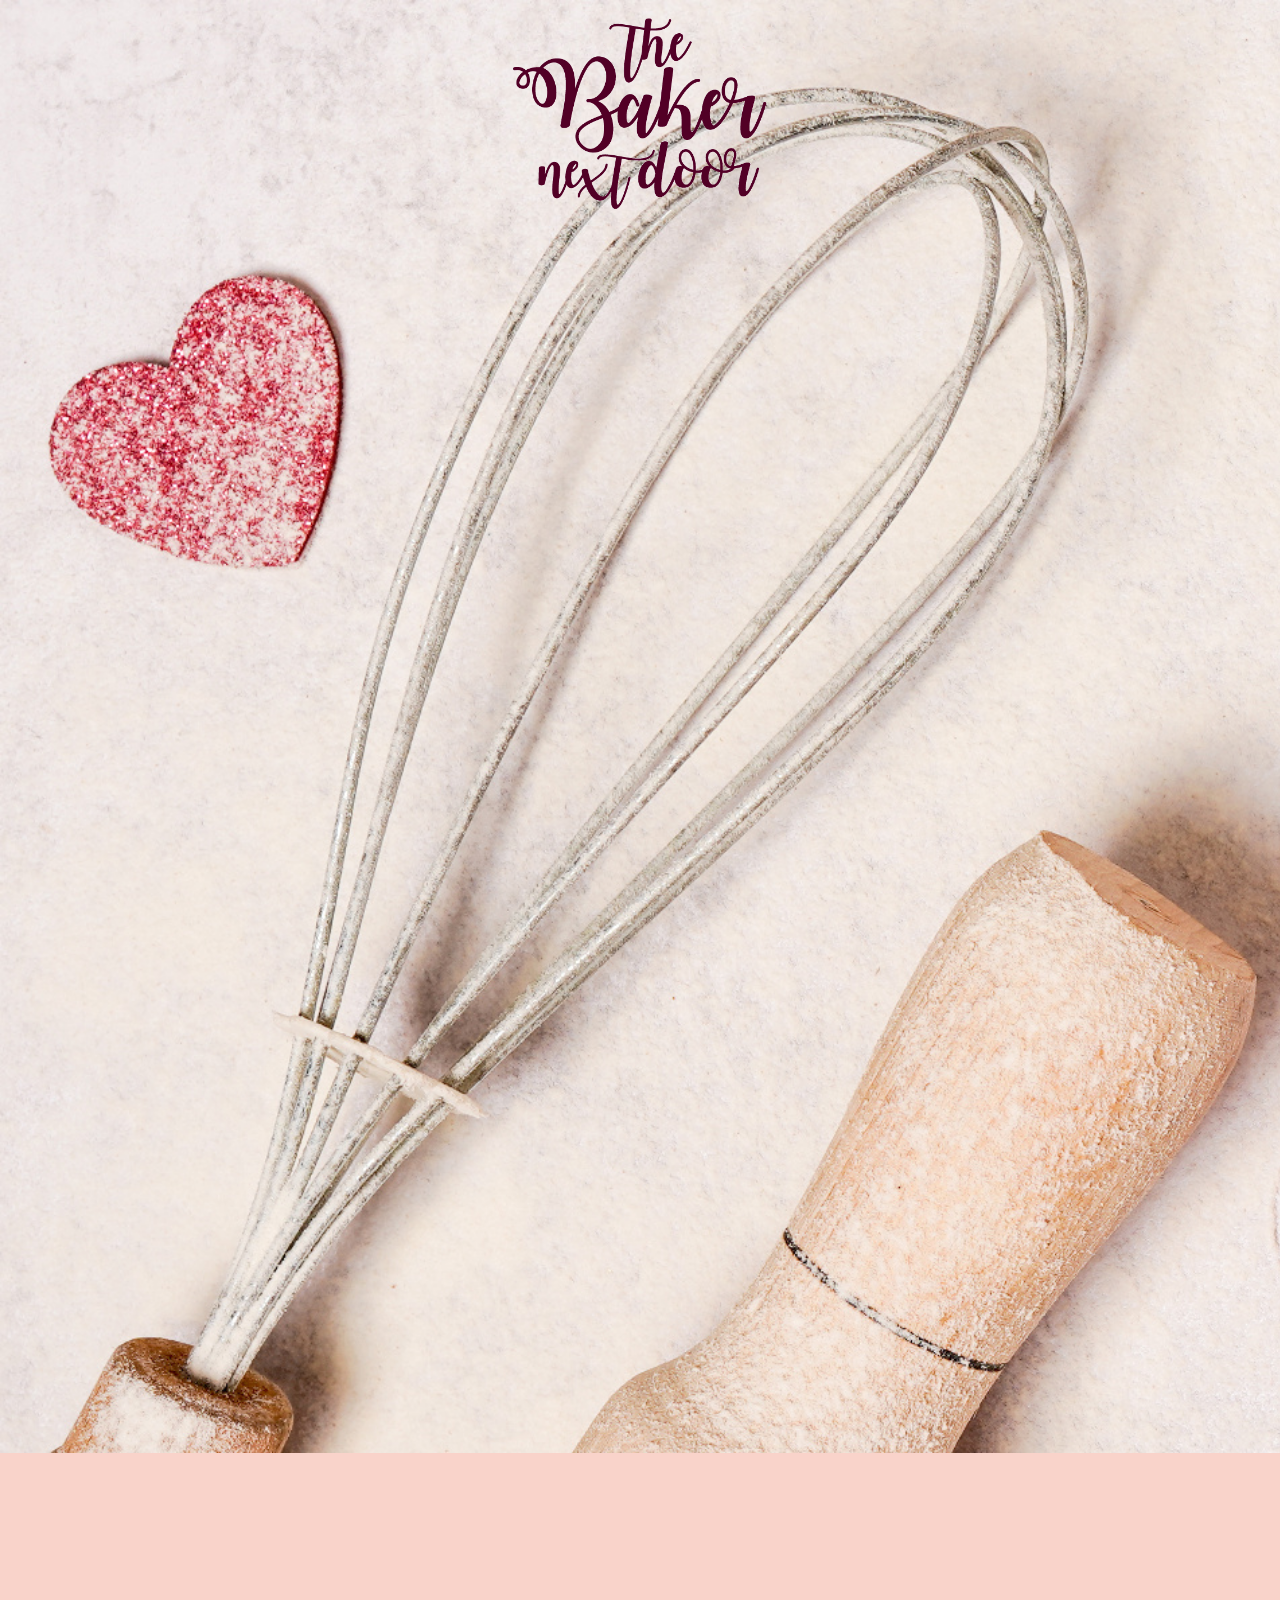
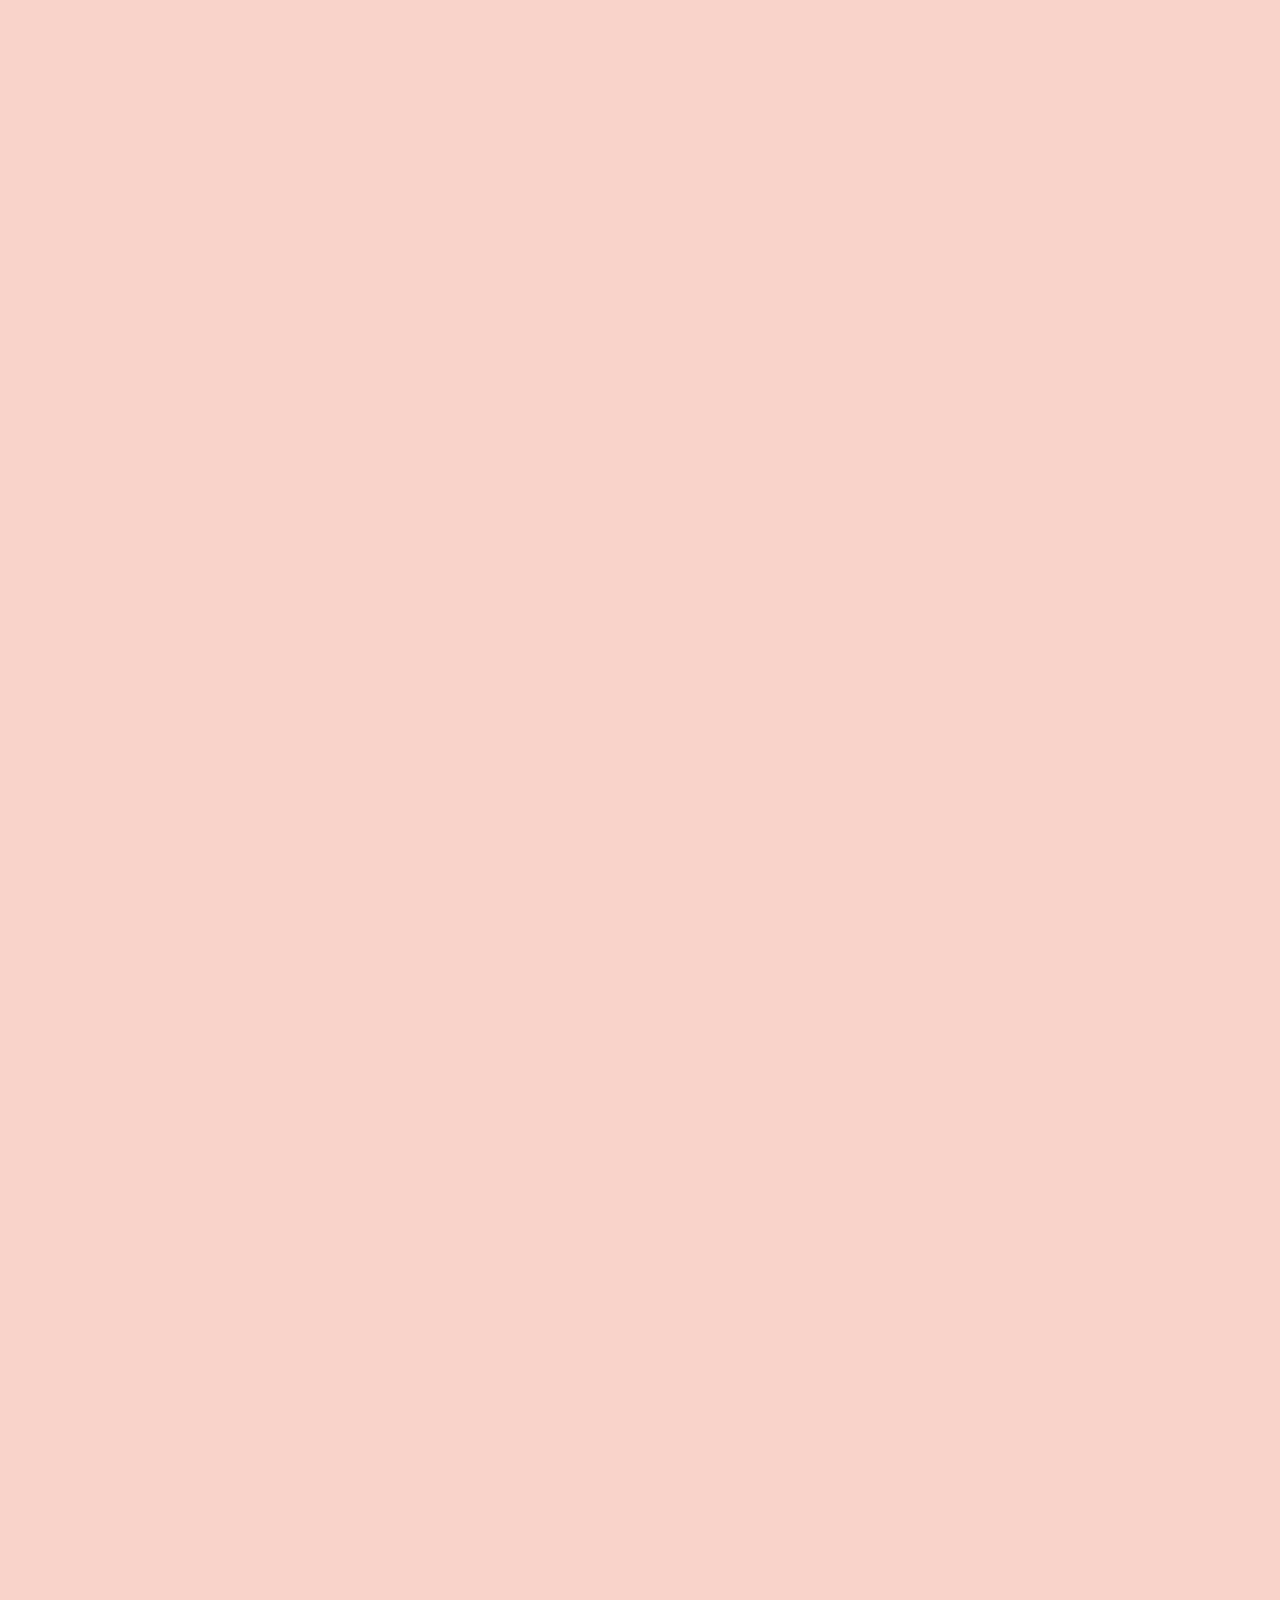
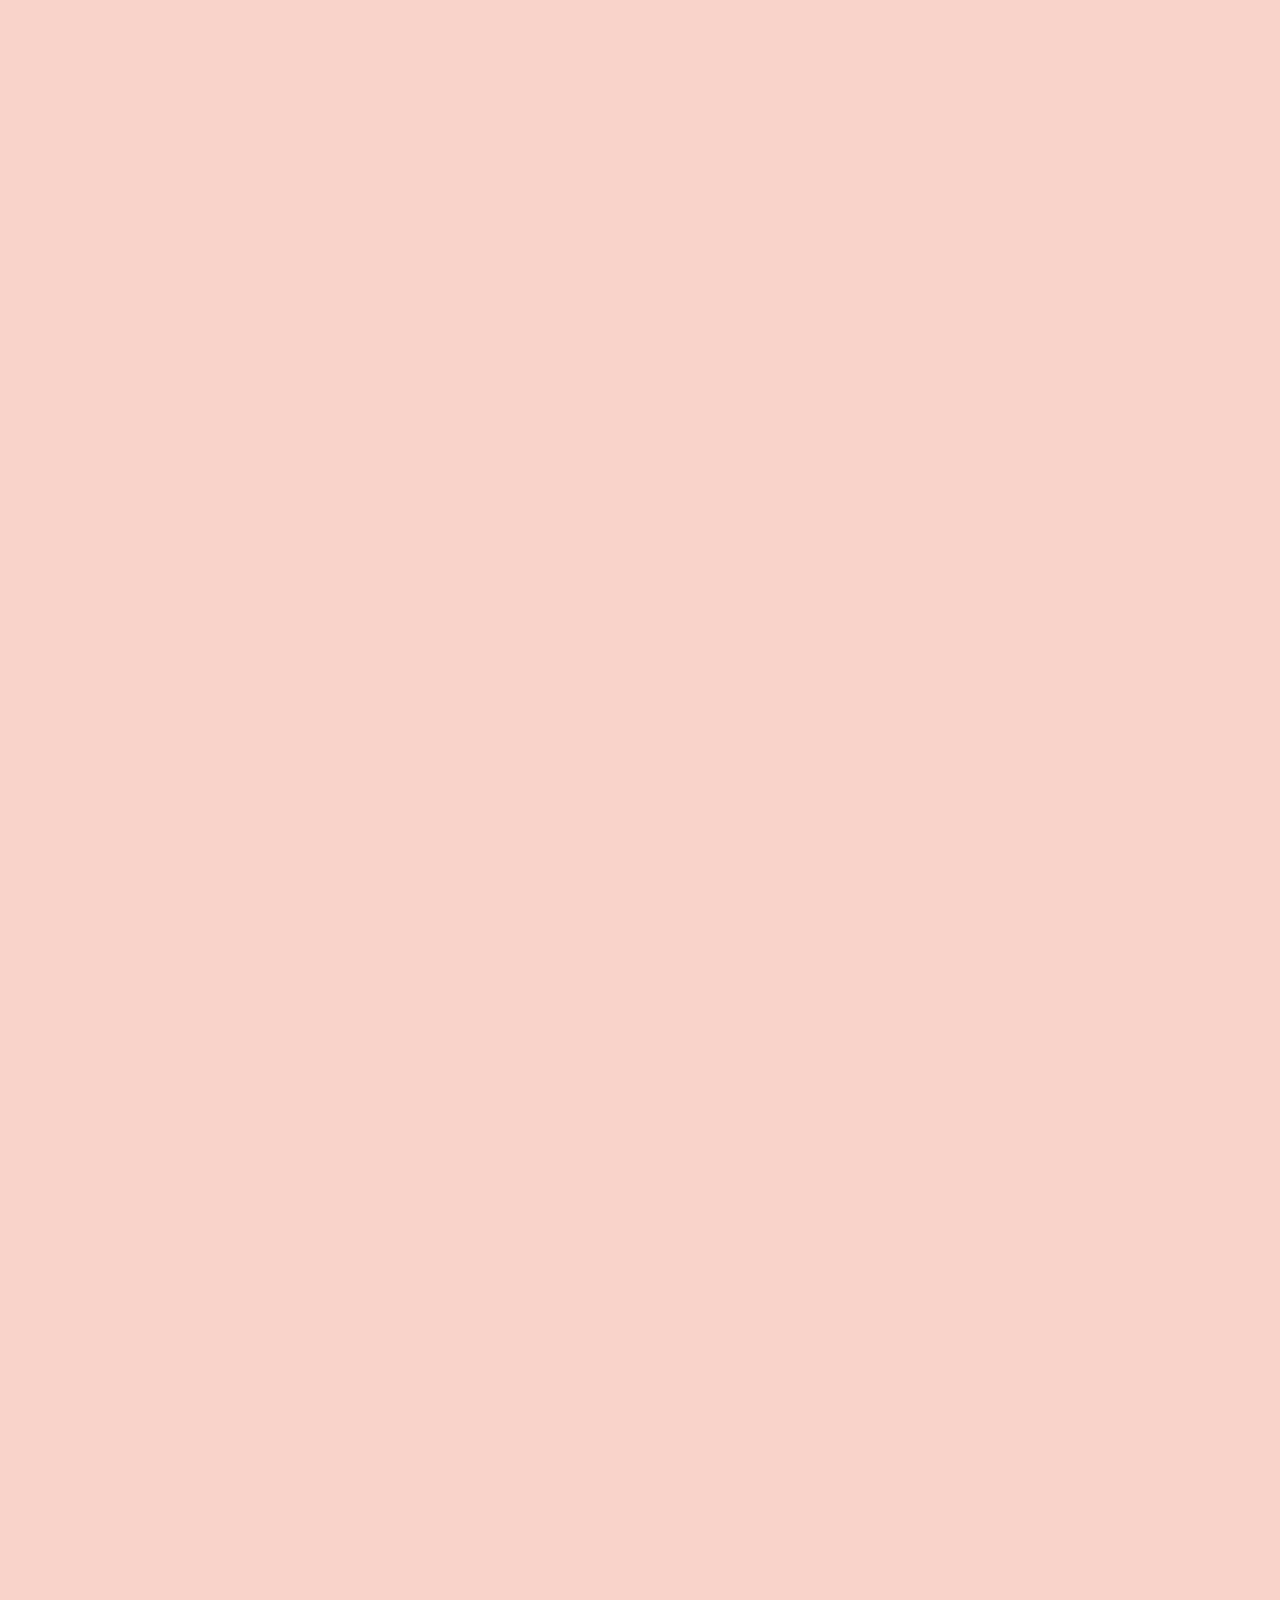
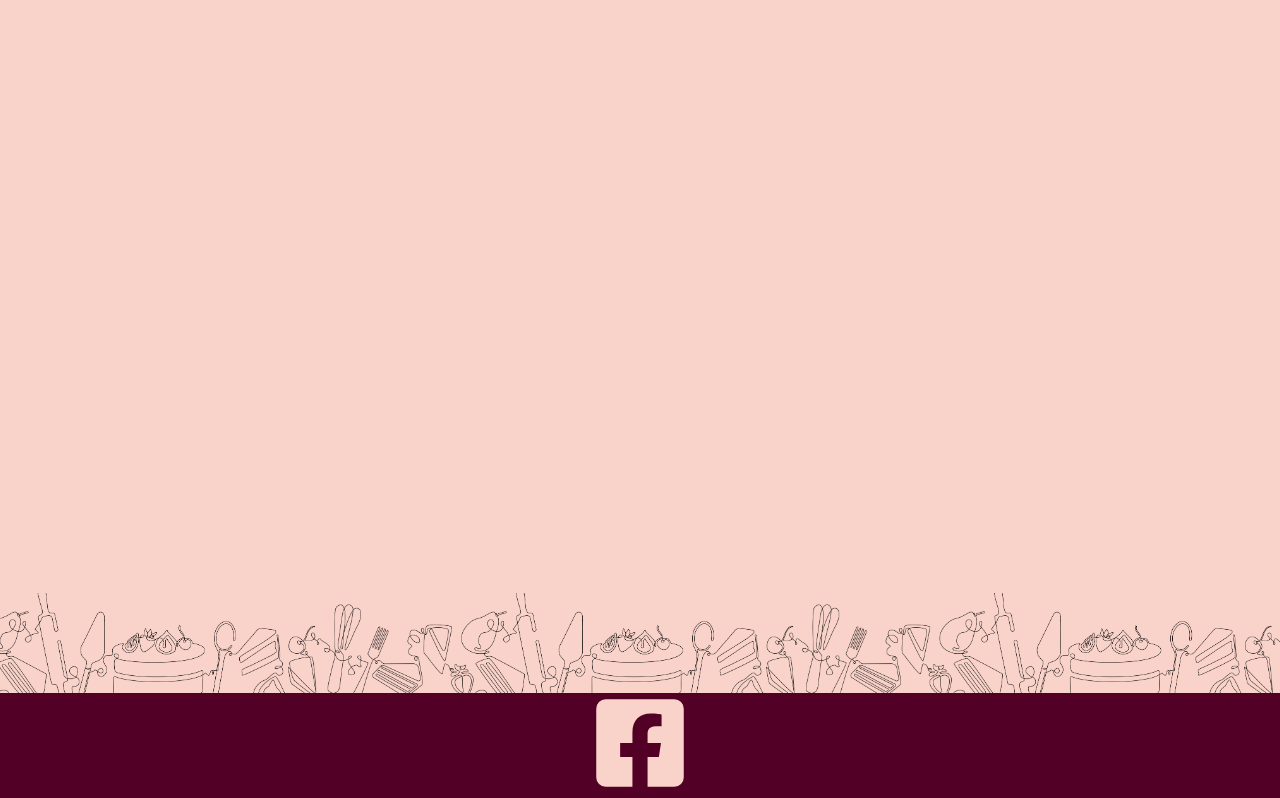
==== index.html @ 2827c630 "pricing update" ====
<!DOCTYPE html>
<html>
<head>
	<title>The Baker Next Door - Dessert Bakery</title>
	<meta charset="UTF-8">
	<meta name="viewport" content="width=device-width, initial-scale=1.0">
	<meta name="description" content="The Baker Next Door Menu - Kinston, NC">
	<meta name="keywords" content="Desserts, Bakery, Cheesecakes, Macarons, Party, Snacks, Breakfast, Holiday">
	<link rel="stylesheet" type="text/css" href="style.css">
</head>
<body>
	<header>
	</header>
	
	<div class="container"  id="menu-background">
		<!--<h1><span class="logo-font">"the Baker next door"</span></h1>-->
				<img id="top-logo" src="static/tbnd_logo_words2.png" alt="The Baker Next Door Menu">
		<div class="menu">
			<div class="menu-card fade-down-container">
				<h2>Macarons</h2>
                <h3 class="menu-card-cost">
					$20/Dozen</h3> 
				<ul>
                    <!--<span class="menu-card-popular">Most Popular!</span>-->
					<li>Strawberry-Cheesecake</li>
                    <li>Blueberry-Cheesecake</li>
					<li>Chocolate</li>
                    <li>Banana-Cream</li>
					<li>Chocolate-Chip-Cookie-Dough</li>
					<li>Cinnamon-Roll</li>
                    <li><em>& more!</em></li>
				</ul>
			</div>
			<div class="menu-card fade-down-container">
				<h2>Classic Cheesecakes</h2>
                <h3 class="menu-card-cost">
					$45/Whole<br>
				<ul>
					<li>Snickerdoodle</li>
					<li>Oreo</li>
					<li>Pumpkin</li>
                    <li>Original<br>(<em>with toppping</em>)</li>
					<li></li>
					<li></li>
				</ul>
			</div>
            <div class="menu-card fade-down-container">
				<h2>Specialty Cheesecakes</h2>
                <h3 class="menu-card-cost">
					$50/Whole<br>
				<ul>
					<li>Banana-Pudding</li>
					<li>Cinnamon-Roll</li>					
                    <li>Apple-Cinnamon</li>
					<li>Pecan-Praline</li>
					<li>White-Choloclate <br>(<em>w/ Raspberry or Strawberry Swirl</em>)</li>
					<li></li>
				</ul>
			</div>
            <div class="menu-card fade-down-container">
				<h2>Premium Cheesecakes</h2>
                <h3 class="menu-card-cost">
					$55/Whole<br>
				<ul>
					<li>Butterfinger</li>					
                    <li>Chocolate-Chip-Cookie-Dough</li>
					<li>Peach Streusel</li>
					<li>Snickers</li>
					<li></li>
					<li></li>
				</ul>
			</div>
			<div class="menu-card fade-down-container">
				<h2>Cupcakes</h2>
                <h3 class="menu-card-cost">
					$20/Dozen</h3>
				<ul>
					<li>Red-Velvet</li>
					<li>Vanilla</li>
					<li>Lemon</li>
                    <li><br></li>
					<li><em>& more!</em></li>
				</ul>
			</div>
			<div class="menu-card fade-down-container">
				<h2>Jumbo Muffins</h2>
                <h3 class="menu-card-cost">
					$12/Half-dozen<br>
					$20/Dozen</h3>
				<ul>
					<li>Blueberry</li>
					<li>Cinnamon-Streusel</li>
					<li>Banana-Nut</li>
                    <li>Chocolate-Chip</li>
					<li>Strawberry</li>
					<li></li>
				</ul>
			</div>
			<div class="menu-card fade-down-container">
				<h2>Jumbo Cookies</h2>
                <h3 class="menu-card-cost">
                    $20/Eight<br>
                    $12/Four</h3>
				<ul>
                    <li><em>~One Flavor Per Four~</em></li>
                    <li>Red-Velvet</li> 
                    <li>Blueberry-Muffin</li>
                    <li>Chocolate Chip</li>
					<li>Salted-Carmel-Cheesecake</li>
                    <li>Cookie-Butter-White-Chocolate</li>
					<li>Snickerdoodle</li>
					<li><em>& more!</em></li>
				</ul>
			</div>
			<div class="menu-card fade-down-container">
				<h2>Cinnamon Rolls</h2>
				<h3 class="menu-card-cost">
					$15/Half-dozen<br>
                    $25/Full-dozen</h3>
				<ul>
					<li><em>Available Fresh or<br>Frozen (Ready to bake)</em></li>
                    <li><br></li>
                    <li>Original</li>
					<li>Cinnamon-Apple</li>
					<li></li>
                    <li></li>
				</ul>
			</div>
            <div class="menu-card fade-down-container">
				<h2>Cake-Pops</h2>
            	<h3 class="menu-card-cost">
					$30/Two-Dozen</h3>
				<ul>
					<li>Chocolate-Chip-Cookie-Dough</li>
					<li>Fun-fetti</li>
					<li>Chocolate</li>
                    <li>Vanilla</li>
					<li>Red-Velvet</li>
					<li></li>
				</ul>
			</div>
            <div class="menu-card fade-down-container">
				<h2>Cakes</h2>
                <h3 class="menu-card-cost">
					Starting at $40</h3>
				<ul>
                	<li><em>~Decorating available~</em><br></li>
					<li><br></li>
					<li>6-Inch</li>
                    <li>8-Inch</li>
					<li>Layered w/Cheesecake</li>
					<li></li>
				</ul>
			</div>
			<div class="menu-card fade-down-container">
				<h2>Cookie Bars</h2>
                <h3 class="menu-card-cost">
					$25/9x13 Pan<br>
					$20/8x8 Pan</h3>
				<ul>
					<li>S'mores</li>
					<li>Churros</li>
					<li>Keylime </li>
                    <li>Strawberry-Crumb</li>
					<li></li>
					<li></li>
				</ul>
			</div>			
		</div>
	</div>

	<div class="banner"></div><!-- empty box -->

	<div class="container gallery">
		<div class="menu">
				<!-- Start Static Gallery HTML -->

				<div class="gallery-tag fade-container">
					<a href="static/cata\cakes\cake--white-choc-starwberries-original.jpg" target="_blank" class="image-link">
						<img src="static/cata\cakes\cake--white-choc-starwberries-thumb.jpg" alt="cakes">
						<span class="image-text">cakes</span>
					</a>
				</div>
				

				<div class="gallery-tag fade-container">
					<a href="static/cata\cakes\cakes--birthday-001-original.jpg" target="_blank" class="image-link">
						<img src="static/cata\cakes\cakes--birthday-001-thumb.jpg" alt="cakes">
						<span class="image-text">cakes</span>
					</a>
				</div>
				

				<div class="gallery-tag fade-container">
					<a href="static/cata\cakes\cakes--birthday-mermaid-001-original.jpg" target="_blank" class="image-link">
						<img src="static/cata\cakes\cakes--birthday-mermaid-001-thumb.jpg" alt="cakes">
						<span class="image-text">cakes</span>
					</a>
				</div>
				

				<div class="gallery-tag fade-container">
					<a href="static/cata\cakes\cakes--birthday-spiderman-1-original.jpg" target="_blank" class="image-link">
						<img src="static/cata\cakes\cakes--birthday-spiderman-1-thumb.jpg" alt="cakes">
						<span class="image-text">cakes</span>
					</a>
				</div>
				

				<div class="gallery-tag fade-container">
					<a href="static/cata\cakes\cakes--cinnamon-roll-original.jpg" target="_blank" class="image-link">
						<img src="static/cata\cakes\cakes--cinnamon-roll-thumb.jpg" alt="cakes">
						<span class="image-text">cakes</span>
					</a>
				</div>
				

				<div class="gallery-tag fade-container">
					<a href="static/cata\cakes\cakes--decorated--001-original.jpg" target="_blank" class="image-link">
						<img src="static/cata\cakes\cakes--decorated--001-thumb.jpg" alt="cakes">
						<span class="image-text">cakes</span>
					</a>
				</div>
				

				<div class="gallery-tag fade-container">
					<a href="static/cata\cakes\cakes--gender-reveal-001-original.jpg" target="_blank" class="image-link">
						<img src="static/cata\cakes\cakes--gender-reveal-001-thumb.jpg" alt="cakes">
						<span class="image-text">cakes</span>
					</a>
				</div>
				

				<div class="gallery-tag fade-container">
					<a href="static/cata\cakes\cakes--oreo-01-original.jpg" target="_blank" class="image-link">
						<img src="static/cata\cakes\cakes--oreo-01-thumb.jpg" alt="cakes">
						<span class="image-text">cakes</span>
					</a>
				</div>
				

				<div class="gallery-tag fade-container">
					<a href="static/cata\cakes\cakes--red-velvet-cheesecake-sliced-original.jpg" target="_blank" class="image-link">
						<img src="static/cata\cakes\cakes--red-velvet-cheesecake-sliced-thumb.jpg" alt="cakes">
						<span class="image-text">cakes</span>
					</a>
				</div>
				

				<div class="gallery-tag fade-container">
					<a href="static/cata\cheesecakes\chck--banana-fosters-rum-original.jpg" target="_blank" class="image-link">
						<img src="static/cata\cheesecakes\chck--banana-fosters-rum-thumb.jpg" alt="cheesecakes">
						<span class="image-text">cheesecakes</span>
					</a>
				</div>
				

				<div class="gallery-tag fade-container">
					<a href="static/cata\cheesecakes\chck--blueberry-sliced-original.jpg" target="_blank" class="image-link">
						<img src="static/cata\cheesecakes\chck--blueberry-sliced-thumb.jpg" alt="cheesecakes">
						<span class="image-text">cheesecakes</span>
					</a>
				</div>
				

				<div class="gallery-tag fade-container">
					<a href="static/cata\cheesecakes\chck--keylime-original.jpg" target="_blank" class="image-link">
						<img src="static/cata\cheesecakes\chck--keylime-thumb.jpg" alt="cheesecakes">
						<span class="image-text">cheesecakes</span>
					</a>
				</div>
				

				<div class="gallery-tag fade-container">
					<a href="static/cata\cheesecakes\chck--peach-with-slice-original.jpg" target="_blank" class="image-link">
						<img src="static/cata\cheesecakes\chck--peach-with-slice-thumb.jpg" alt="cheesecakes">
						<span class="image-text">cheesecakes</span>
					</a>
				</div>
				

				<div class="gallery-tag fade-container">
					<a href="static/cata\cheesecakes\chck--pecan-praline-original.jpg" target="_blank" class="image-link">
						<img src="static/cata\cheesecakes\chck--pecan-praline-thumb.jpg" alt="cheesecakes">
						<span class="image-text">cheesecakes</span>
					</a>
				</div>
				

				<div class="gallery-tag fade-container">
					<a href="static/cata\cheesecakes\chck--sampler-Example1-original.jpg" target="_blank" class="image-link">
						<img src="static/cata\cheesecakes\chck--sampler-Example1-thumb.jpg" alt="cheesecakes">
						<span class="image-text">cheesecakes</span>
					</a>
				</div>
				

				<div class="gallery-tag fade-container">
					<a href="static/cata\cheesecakes\chck--sampler-Example3-original.jpg" target="_blank" class="image-link">
						<img src="static/cata\cheesecakes\chck--sampler-Example3-thumb.jpg" alt="cheesecakes">
						<span class="image-text">cheesecakes</span>
					</a>
				</div>
				

				<div class="gallery-tag fade-container">
					<a href="static/cata\cheesecakes\chck--sampler-Example4-original.jpg" target="_blank" class="image-link">
						<img src="static/cata\cheesecakes\chck--sampler-Example4-thumb.jpg" alt="cheesecakes">
						<span class="image-text">cheesecakes</span>
					</a>
				</div>
				

				<div class="gallery-tag fade-container">
					<a href="static/cata\cheesecakes\chck--sampler-Example5-original.jpg" target="_blank" class="image-link">
						<img src="static/cata\cheesecakes\chck--sampler-Example5-thumb.jpg" alt="cheesecakes">
						<span class="image-text">cheesecakes</span>
					</a>
				</div>
				

				<div class="gallery-tag fade-container">
					<a href="static/cata\cheesecakes\chck--snickerdoodle-original.jpg" target="_blank" class="image-link">
						<img src="static/cata\cheesecakes\chck--snickerdoodle-thumb.jpg" alt="cheesecakes">
						<span class="image-text">cheesecakes</span>
					</a>
				</div>
				

				<div class="gallery-tag fade-container">
					<a href="static/cata\cheesecakes\chck--snickers-original.jpg" target="_blank" class="image-link">
						<img src="static/cata\cheesecakes\chck--snickers-thumb.jpg" alt="cheesecakes">
						<span class="image-text">cheesecakes</span>
					</a>
				</div>
				

				<div class="gallery-tag fade-container">
					<a href="static/cata\cheesecakes\chck--white-choc-peppermint-sliced-original.jpg" target="_blank" class="image-link">
						<img src="static/cata\cheesecakes\chck--white-choc-peppermint-sliced-thumb.jpg" alt="cheesecakes">
						<span class="image-text">cheesecakes</span>
					</a>
				</div>
				

				<div class="gallery-tag fade-container">
					<a href="static/cata\cheesecakes\chck--white-choc-peppermint-original.jpg" target="_blank" class="image-link">
						<img src="static/cata\cheesecakes\chck--white-choc-peppermint-thumb.jpg" alt="cheesecakes">
						<span class="image-text">cheesecakes</span>
					</a>
				</div>
				

				<div class="gallery-tag fade-container">
					<a href="static/cata\cheesecakes\chck--white-choc-rasp-original.jpg" target="_blank" class="image-link">
						<img src="static/cata\cheesecakes\chck--white-choc-rasp-thumb.jpg" alt="cheesecakes">
						<span class="image-text">cheesecakes</span>
					</a>
				</div>
				

				<div class="gallery-tag fade-container">
					<a href="static/cata\cookies\cook--chocolate-chip-original.jpg" target="_blank" class="image-link">
						<img src="static/cata\cookies\cook--chocolate-chip-thumb.jpg" alt="cookies">
						<span class="image-text">cookies</span>
					</a>
				</div>
				

				<div class="gallery-tag fade-container">
					<a href="static/cata\cookies\cook--snickerdoodle-original.jpg" target="_blank" class="image-link">
						<img src="static/cata\cookies\cook--snickerdoodle-thumb.jpg" alt="cookies">
						<span class="image-text">cookies</span>
					</a>
				</div>
				

				<div class="gallery-tag fade-container">
					<a href="static/cata\cookies\cook--variety-twix-keyline-saltedcaramel-original.jpg" target="_blank" class="image-link">
						<img src="static/cata\cookies\cook--variety-twix-keyline-saltedcaramel-thumb.jpg" alt="cookies">
						<span class="image-text">cookies</span>
					</a>
				</div>
				

				<div class="gallery-tag fade-container">
					<a href="static/cata\cookies\cookies--blue-berry-muffin-original.jpg" target="_blank" class="image-link">
						<img src="static/cata\cookies\cookies--blue-berry-muffin-thumb.jpg" alt="cookies">
						<span class="image-text">cookies</span>
					</a>
				</div>
				

				<div class="gallery-tag fade-container">
					<a href="static/cata\cookies\cookies--cookie-butter-white-choc-original.jpg" target="_blank" class="image-link">
						<img src="static/cata\cookies\cookies--cookie-butter-white-choc-thumb.jpg" alt="cookies">
						<span class="image-text">cookies</span>
					</a>
				</div>
				

				<div class="gallery-tag fade-container">
					<a href="static/cata\cookies\cookies--frosted-pink-sugar-original.jpg" target="_blank" class="image-link">
						<img src="static/cata\cookies\cookies--frosted-pink-sugar-thumb.jpg" alt="cookies">
						<span class="image-text">cookies</span>
					</a>
				</div>
				

				<div class="gallery-tag fade-container">
					<a href="static/cata\cookies\cookies--oreo-stuffed-original.jpg" target="_blank" class="image-link">
						<img src="static/cata\cookies\cookies--oreo-stuffed-thumb.jpg" alt="cookies">
						<span class="image-text">cookies</span>
					</a>
				</div>
				

				<div class="gallery-tag fade-container">
					<a href="static/cata\cupcakes\cupcake--banana-choc-filled-original.jpg" target="_blank" class="image-link">
						<img src="static/cata\cupcakes\cupcake--banana-choc-filled-thumb.jpg" alt="cupcakes">
						<span class="image-text">cupcakes</span>
					</a>
				</div>
				

				<div class="gallery-tag fade-container">
					<a href="static/cata\cupcakes\cupcake-decorated-1-original.jpg" target="_blank" class="image-link">
						<img src="static/cata\cupcakes\cupcake-decorated-1-thumb.jpg" alt="cupcakes">
						<span class="image-text">cupcakes</span>
					</a>
				</div>
				

				<div class="gallery-tag fade-container">
					<a href="static/cata\cupcakes\muff--strawberry-shortcake-original.jpg" target="_blank" class="image-link">
						<img src="static/cata\cupcakes\muff--strawberry-shortcake-thumb.jpg" alt="cupcakes">
						<span class="image-text">cupcakes</span>
					</a>
				</div>
				

				<div class="gallery-tag fade-container">
					<a href="static/cata\macarons\mc--banana-original.jpg" target="_blank" class="image-link">
						<img src="static/cata\macarons\mc--banana-thumb.jpg" alt="macarons">
						<span class="image-text">macarons</span>
					</a>
				</div>
				

				<div class="gallery-tag fade-container">
					<a href="static/cata\macarons\mc--banana2-original.jpg" target="_blank" class="image-link">
						<img src="static/cata\macarons\mc--banana2-thumb.jpg" alt="macarons">
						<span class="image-text">macarons</span>
					</a>
				</div>
				

				<div class="gallery-tag fade-container">
					<a href="static/cata\macarons\mc--chocolate-original.jpg" target="_blank" class="image-link">
						<img src="static/cata\macarons\mc--chocolate-thumb.jpg" alt="macarons">
						<span class="image-text">macarons</span>
					</a>
				</div>
				

				<div class="gallery-tag fade-container">
					<a href="static/cata\macarons\mc--sprinkle-original.jpg" target="_blank" class="image-link">
						<img src="static/cata\macarons\mc--sprinkle-thumb.jpg" alt="macarons">
						<span class="image-text">macarons</span>
					</a>
				</div>
				

				<div class="gallery-tag fade-container">
					<a href="static/cata\macarons\mc--tower--birthday-original.jpg" target="_blank" class="image-link">
						<img src="static/cata\macarons\mc--tower--birthday-thumb.jpg" alt="macarons">
						<span class="image-text">macarons</span>
					</a>
				</div>
				

				<div class="gallery-tag fade-container">
					<a href="static/cata\macarons\mc--vanilla-original.jpg" target="_blank" class="image-link">
						<img src="static/cata\macarons\mc--vanilla-thumb.jpg" alt="macarons">
						<span class="image-text">macarons</span>
					</a>
				</div>
				

				<div class="gallery-tag fade-container">
					<a href="static/cata\misc\cakebar--chocolate-chip-original.jpg" target="_blank" class="image-link">
						<img src="static/cata\misc\cakebar--chocolate-chip-thumb.jpg" alt="misc">
						<span class="image-text">misc</span>
					</a>
				</div>
				

				<div class="gallery-tag fade-container">
					<a href="static/cata\misc\cakebar--churro-original.jpg" target="_blank" class="image-link">
						<img src="static/cata\misc\cakebar--churro-thumb.jpg" alt="misc">
						<span class="image-text">misc</span>
					</a>
				</div>
				

				<div class="gallery-tag fade-container">
					<a href="static/cata\misc\cakebar--key-lime-original.jpg" target="_blank" class="image-link">
						<img src="static/cata\misc\cakebar--key-lime-thumb.jpg" alt="misc">
						<span class="image-text">misc</span>
					</a>
				</div>
				

				<div class="gallery-tag fade-container">
					<a href="static/cata\misc\cakebar--smores-original.jpg" target="_blank" class="image-link">
						<img src="static/cata\misc\cakebar--smores-thumb.jpg" alt="misc">
						<span class="image-text">misc</span>
					</a>
				</div>
				

				<div class="gallery-tag fade-container">
					<a href="static/cata\misc\ckpop--white-and-pink-original.jpg" target="_blank" class="image-link">
						<img src="static/cata\misc\ckpop--white-and-pink-thumb.jpg" alt="misc">
						<span class="image-text">misc</span>
					</a>
				</div>
				

				<div class="gallery-tag fade-container">
					<a href="static/cata\misc\ckpop--white-shovel-original.jpg" target="_blank" class="image-link">
						<img src="static/cata\misc\ckpop--white-shovel-thumb.jpg" alt="misc">
						<span class="image-text">misc</span>
					</a>
				</div>
				

				<div class="gallery-tag fade-container">
					<a href="static/cata\misc\ckpop--white-wrapped-original.jpg" target="_blank" class="image-link">
						<img src="static/cata\misc\ckpop--white-wrapped-thumb.jpg" alt="misc">
						<span class="image-text">misc</span>
					</a>
				</div>
				

				<div class="gallery-tag fade-container">
					<a href="static/cata\misc\misc -- pumpkin-roll-single-original.jpg" target="_blank" class="image-link">
						<img src="static/cata\misc\misc -- pumpkin-roll-single-thumb.jpg" alt="misc">
						<span class="image-text">misc</span>
					</a>
				</div>
				

				<div class="gallery-tag fade-container">
					<a href="static/cata\misc\misc--fall-mini-samplers-1-original.jpg" target="_blank" class="image-link">
						<img src="static/cata\misc\misc--fall-mini-samplers-1-thumb.jpg" alt="misc">
						<span class="image-text">misc</span>
					</a>
				</div>
				

				<div class="gallery-tag fade-container">
					<a href="static/cata\misc\misc--mini-cake-tripple-chocolate-original.jpg" target="_blank" class="image-link">
						<img src="static/cata\misc\misc--mini-cake-tripple-chocolate-thumb.jpg" alt="misc">
						<span class="image-text">misc</span>
					</a>
				</div>
				

				<div class="gallery-tag fade-container">
					<a href="static/cata\misc\misc--shortcake-strawberry-mini-original.jpg" target="_blank" class="image-link">
						<img src="static/cata\misc\misc--shortcake-strawberry-mini-thumb.jpg" alt="misc">
						<span class="image-text">misc</span>
					</a>
				</div>
				

				<div class="gallery-tag fade-container">
					<a href="static/cata\misc\misc--shortcake-strawberry-personal-original.jpg" target="_blank" class="image-link">
						<img src="static/cata\misc\misc--shortcake-strawberry-personal-thumb.jpg" alt="misc">
						<span class="image-text">misc</span>
					</a>
				</div>
				

				<div class="gallery-tag fade-container">
					<a href="static/cata\muffin\muffin--jumbo-blue-berry-set-original.jpg" target="_blank" class="image-link">
						<img src="static/cata\muffin\muffin--jumbo-blue-berry-set-thumb.jpg" alt="muffin">
						<span class="image-text">muffin</span>
					</a>
				</div>
				

				<div class="gallery-tag fade-container">
					<a href="static/cata\muffin\muffin--jumbo-choc-chip-set-original.jpg" target="_blank" class="image-link">
						<img src="static/cata\muffin\muffin--jumbo-choc-chip-set-thumb.jpg" alt="muffin">
						<span class="image-text">muffin</span>
					</a>
				</div>
				

				<div class="gallery-tag fade-container">
					<a href="static/cata\muffin\muffin--jumbo-cinnamon-original.jpg" target="_blank" class="image-link">
						<img src="static/cata\muffin\muffin--jumbo-cinnamon-thumb.jpg" alt="muffin">
						<span class="image-text">muffin</span>
					</a>
				</div>
				

				<div class="gallery-tag fade-container">
					<a href="static/cata\muffin\muffin--jumbo-pumpkin-original.jpg" target="_blank" class="image-link">
						<img src="static/cata\muffin\muffin--jumbo-pumpkin-thumb.jpg" alt="muffin">
						<span class="image-text">muffin</span>
					</a>
				</div>
				

				<!-- End of Gallery -->

			</div>
		</div>

		<div class="gallery-footer"></div><!-- empty box -->
	</div>
	<footer>
		<a href="https://www.facebook.com/tbnd.online" target="_blank" class="image-link">
			<img src="static/fb-logo-light.svg" alt="Visit on Facebook!" class="visit-us">
		</a>
	</footer>
	<script src="script.js"></script>
</body>
</html>
---- style.css ----
:root {
	--light: #f9d3ca;
	--dark: #530027;
	--max-width: 1600px;
	--img-box-dsktp: 250px;
	--img-box-mbl: 100px;
  }

@font-face {
    font-family: 'watermelon';
    src: url('/tbnd_wm-webfont.woff2') format('woff2'),
         url('/tbnd_wm-webfont.woff') format('woff');
    font-weight: normal;
    font-style: normal;

}

* {
    box-sizing: border-box;
}

*:before,
*:after {
    box-sizing: border-box;
}

html,
body {
    font-family: Arial, Helvetica, sans-serif;
	color: black;
    height: 100%;
    position: relative;
    margin:0px;
	background-color: white;
	font-size: 18px;

}


/*img {
/*	display: block;
/*	margin: 0 auto;
/*
/*	/*max-width: 100%;*/
/*	height: auto;
/*}
*/

#top-logo {
	max-height: 25vh;
  }

header {
	margin: 0px;
	padding: 0px;
}
h1{

	margin: 0;
	padding: 10px;
	text-align: center;
	font-size: 1.5em;
	color: var(--dark);	

}

.container {
	margin: auto;
	max-width: 100%;
	padding-bottom: 30px;
	font-size: em;
	display: flex;
	flex-direction: column;
	justify-content: center;
	align-items: center;
}

#menu-background{
	background-color: var(--light);
	background-image: url("static/whisk-splash-1080.jpeg");
	height: auto;
	width: 100%;
	background-repeat: no-repeat;
	background-size: cover;
}

#section-two{
	background-color: var(--dark);
	height: auto ;
	width: 100%;
	background-repeat: no-repeat;
	background-size: cover;
	text-align: center;

}
#section-three{
	background-color: var(--dark);
	height: auto ;
	width: 100%;
	background-repeat: no-repeat;
	background-size: cover;
	text-align: center;
}

footer{
	background-color: var(--dark);
	height: auto ;
	width: 100%;
	background-repeat: no-repeat;
	background-size: cover;
	text-align: center;
}

.visit-us {
	width: 100px;
	height: 100px;
  }


h2 {
	margin: 0px;
	padding: 5px;
	padding-top: 20px;
	padding-bottom: 10px;
	font-size: 2em;
	line-height: .75;
}
h3 {
	margin: 0px;
	margin-bottom: 10px;
	padding: 0px;
	font-size: 1.25em;
}

ul {
	list-style-type: none;
	margin: 0;
	padding: 0;
  }
  
  li {
	margin: 0;
	padding: 1px;
  }
  
.menu {
	display: flex;
	flex-wrap: wrap;
	justify-content: center;
	align-content: center;
	grid-gap: 10px;
	max-width: var(--max-width);
	margin: auto;
}
.menu-card {
	display: flex;
	flex-direction: column;
	align-items: center;
	text-align: center;

	border-radius: 10px;

	background-color: rgba(255, 255, 255, 0.9 );
	box-shadow: 0px 0px 5px rgba(0, 0,0);

  	padding-top: 0px;
  	padding-right: 10px;
  	padding-left: 10px;
	padding-bottom: 25px;
  	

	width: 350px; /* this is a hard limit */

	text-align: center;
	border-radius: 10px;
	
}

.menu-card-cost{
	color: var(--dark);
	
}

.logo-font{
	font-family: 'watermelon';
}

.category-popular{
	color: #ff0000;
	font-size: 1.5em;
}

.menu-item {
	display: grid;

	grid-gap: 20px;
	padding: 20px;


	border-radius: 10px;
	background-color: #ffffff;
	box-shadow: 0px 0px 5px rgba(0, 0,0)
	
}

/* GALLERY */
.gallery {
	background-color: var(--light);
	
}

.gallery-footer{
	margin: 0px;
	
	background-color: var(--light);
	height: 100px;
	width: 100%;

	background-image: url(static/kitchen-banner.png); /* Replace with the actual image URL */
	background-size: auto 125px;
	background-position: center;
	background-repeat: repeat;
}

.gallery-menu{
	display: flex;
	flex-direction: row;
	flex-wrap: wrap; 

	text-align: center;
	margin: 50px;

	padding: 2px;
	border-radius: 10px;
	
}

.gallery-tag{
	width: var(--img-box-dsktp); /* Set the desired width */
	height: var(--img-box-dsktp); /* Set the desired height */
	margin: 10px;

	display: flex; /* Use flexbox to center the image */
	align-items: center; /* Center vertically */
	justify-content: center; /* Center horizontally */
	overflow: hidden; /* Hide any overflow */
	
	border-radius: 10px;
	background-color: rgba(255, 255, 255, 0.9 );
	box-shadow: 0px 0px 5px rgba(0, 0,0);
}


.gallery-fade-in {
	opacity: 1; /* Set the opacity to 1 to reveal the container */
  }

@media (max-width: 500px) { 
	.gallery-tag{
		width: var(--img-box-mbl); /* Set the desired width */
		height: var(--img-box-mbl); /* Set the desired height */
		margin: 2px;
	}
}

.gallery-tag a img {
	width: 150%; /* Set the maximum width to fill the container */
	height: 150%; 
	z-index: 0;
}


/*text over img*/
.image-link {
	position: relative;
	display: inline-block;
}

.image-text {
	position: absolute;
	top: 50%;
	left: 50%;
	transform: translate(-50%, -50%);
	color: white;
	font-size: .9em;
	font-weight: bold;
	text-align: center;
	background-color: rgba(0, 0, 0, 0.25);
	padding: 5px;

	white-space: nowrap;
	overflow: hidden;
	text-overflow: ellipsis;
	/*debug z-index*/
	z-index: -1;
}

/*FADE IN CONTAINER EFFECT */
.fade-container {
	opacity: 0;
	transition: opacity 0.75s ease-in-out;
}
  
.fade-in {
	opacity: 1;
}

.fade-down-container{
	opacity: 0;
	transform: translateX(-5%);
	animation: fade-down 1s forwards;
}

@keyframes fade-down {
	from {
	  opacity: 0;
	  transform: translateX(-5%);
	}
	to {
	  opacity: 1;
	  transform: translateX(0);
	}
  }
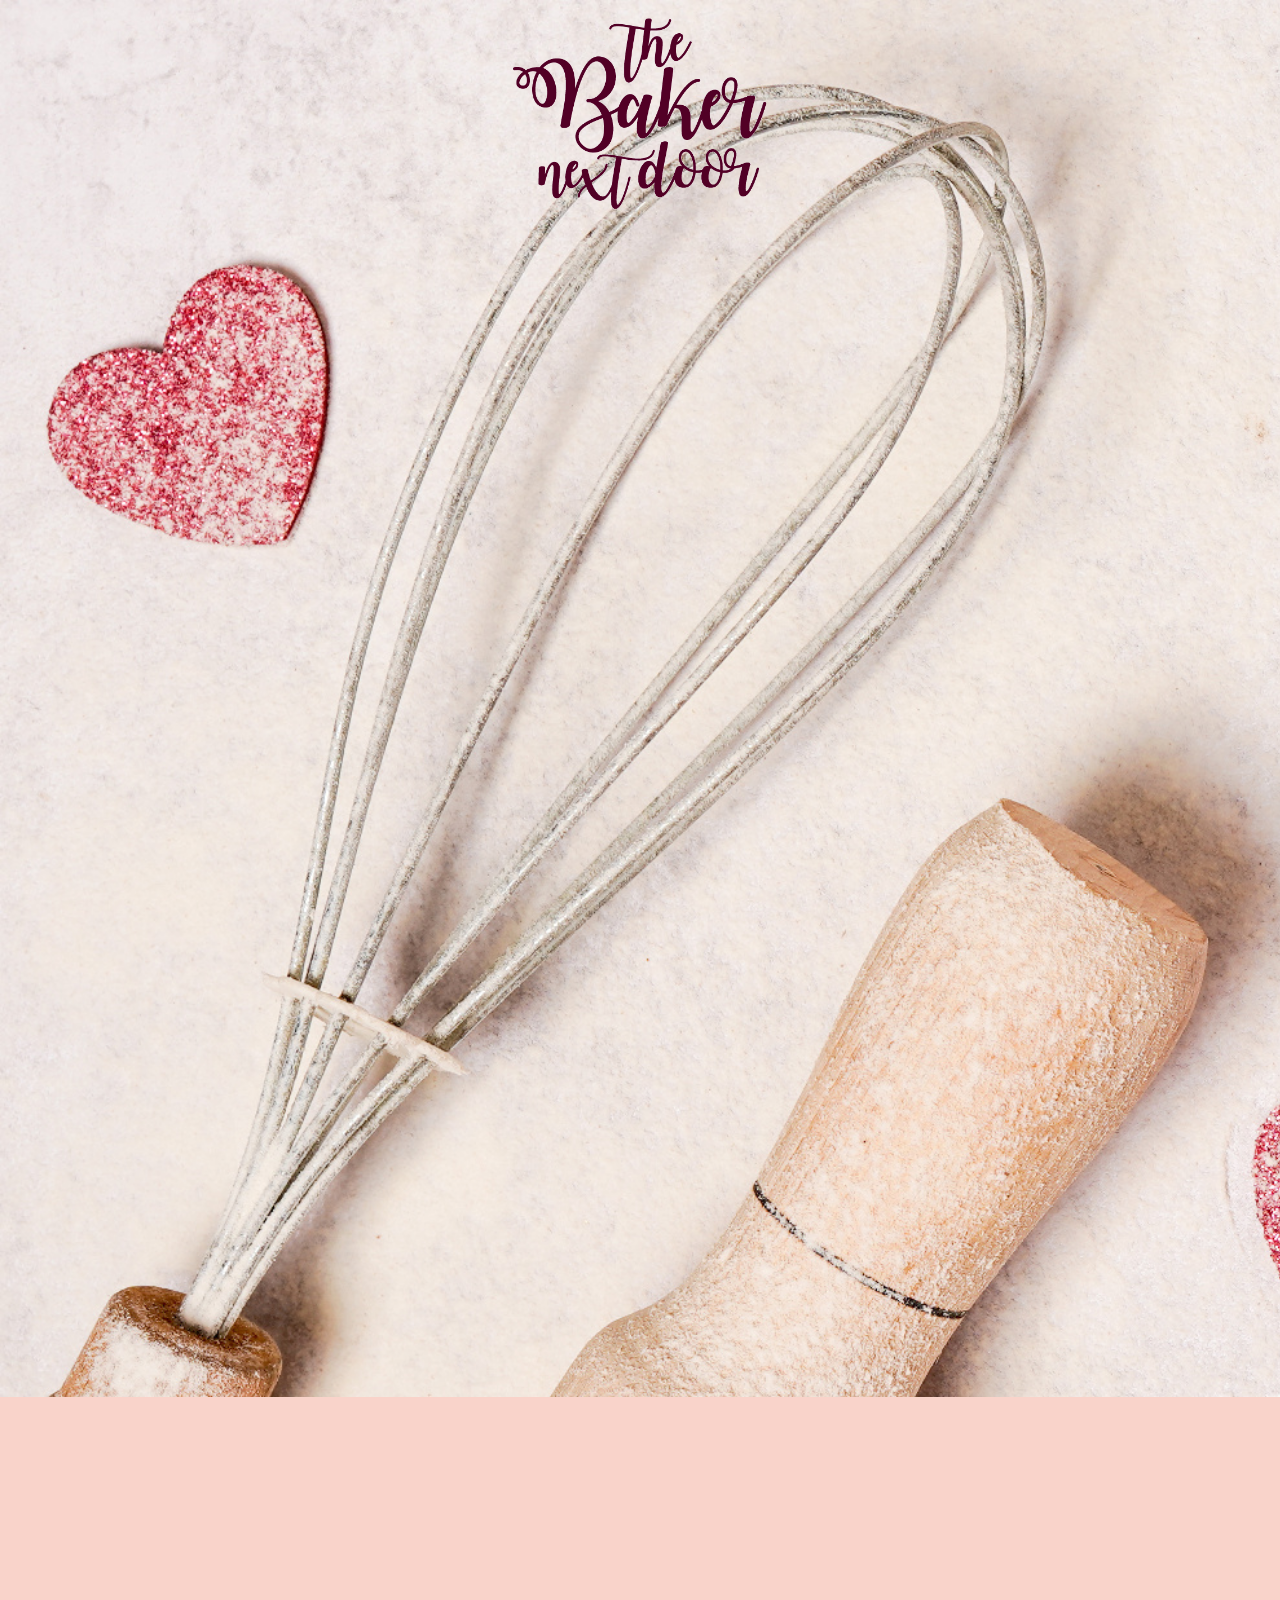
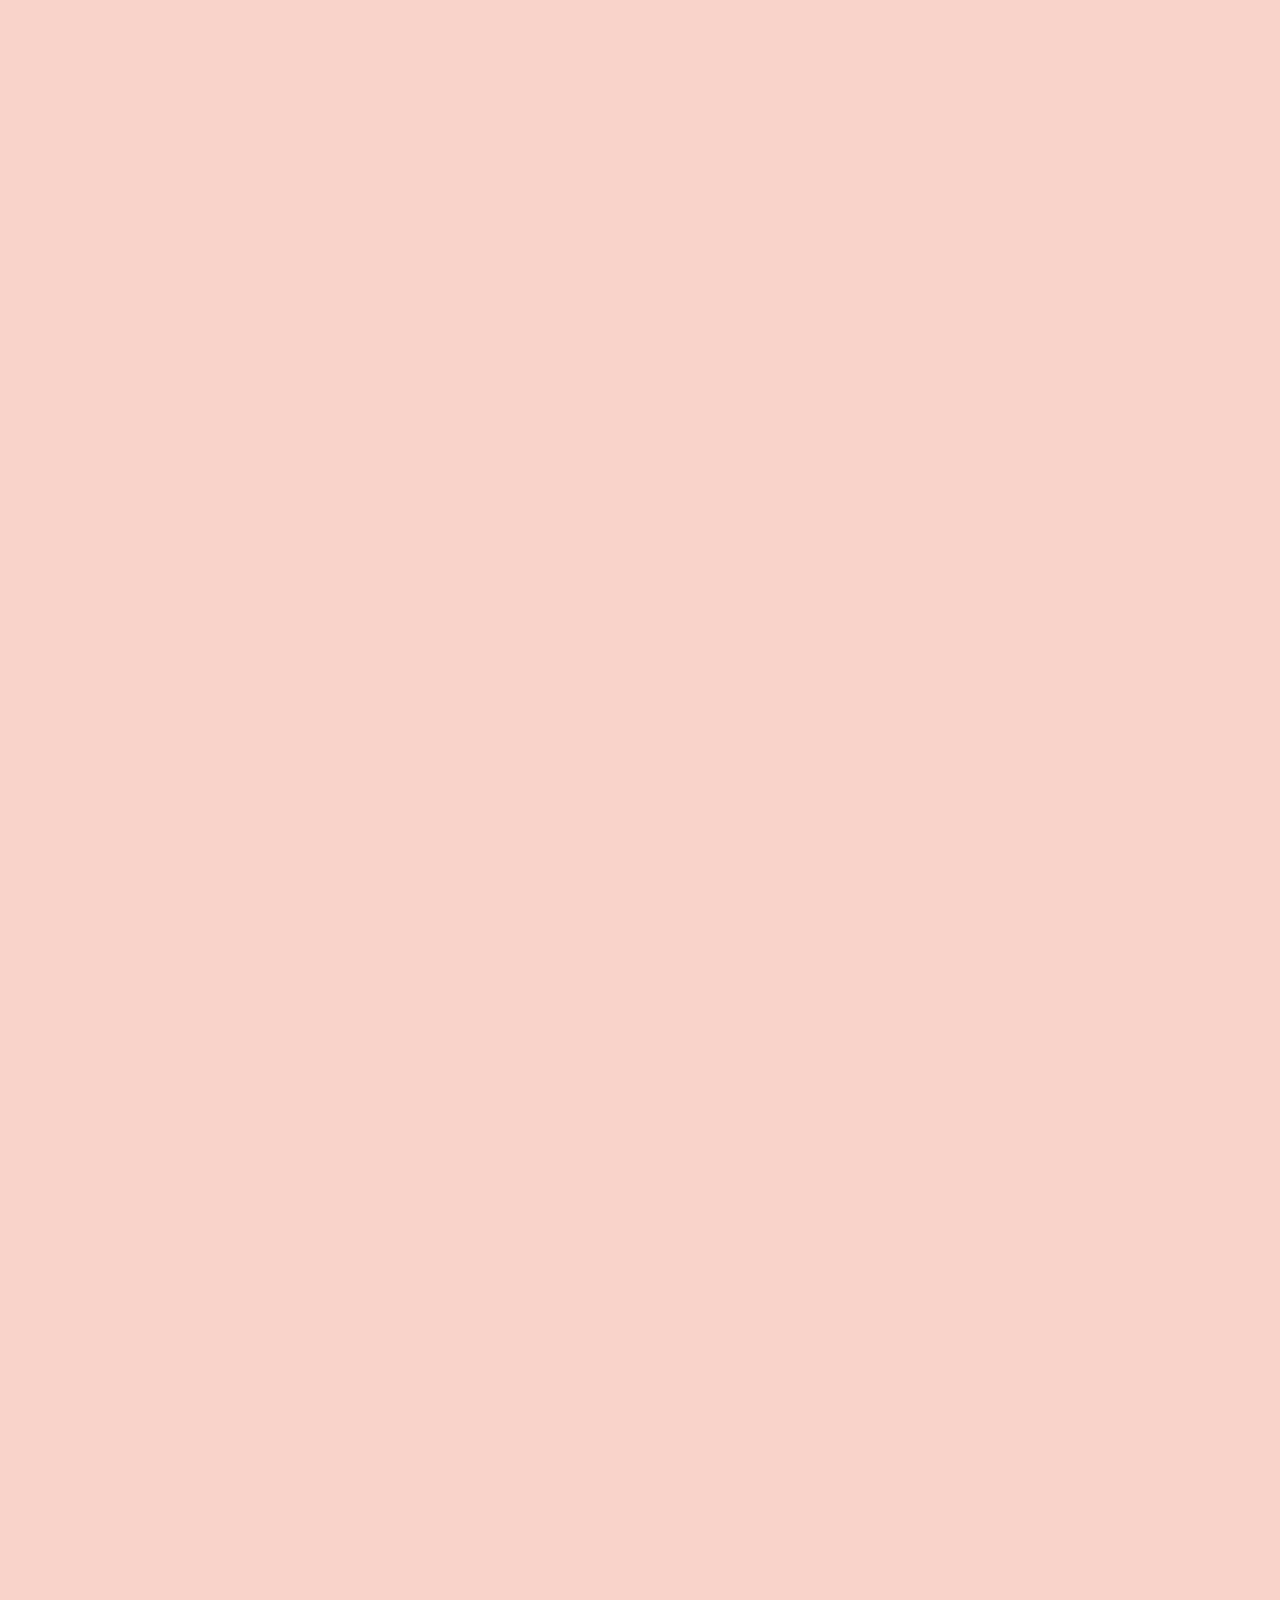
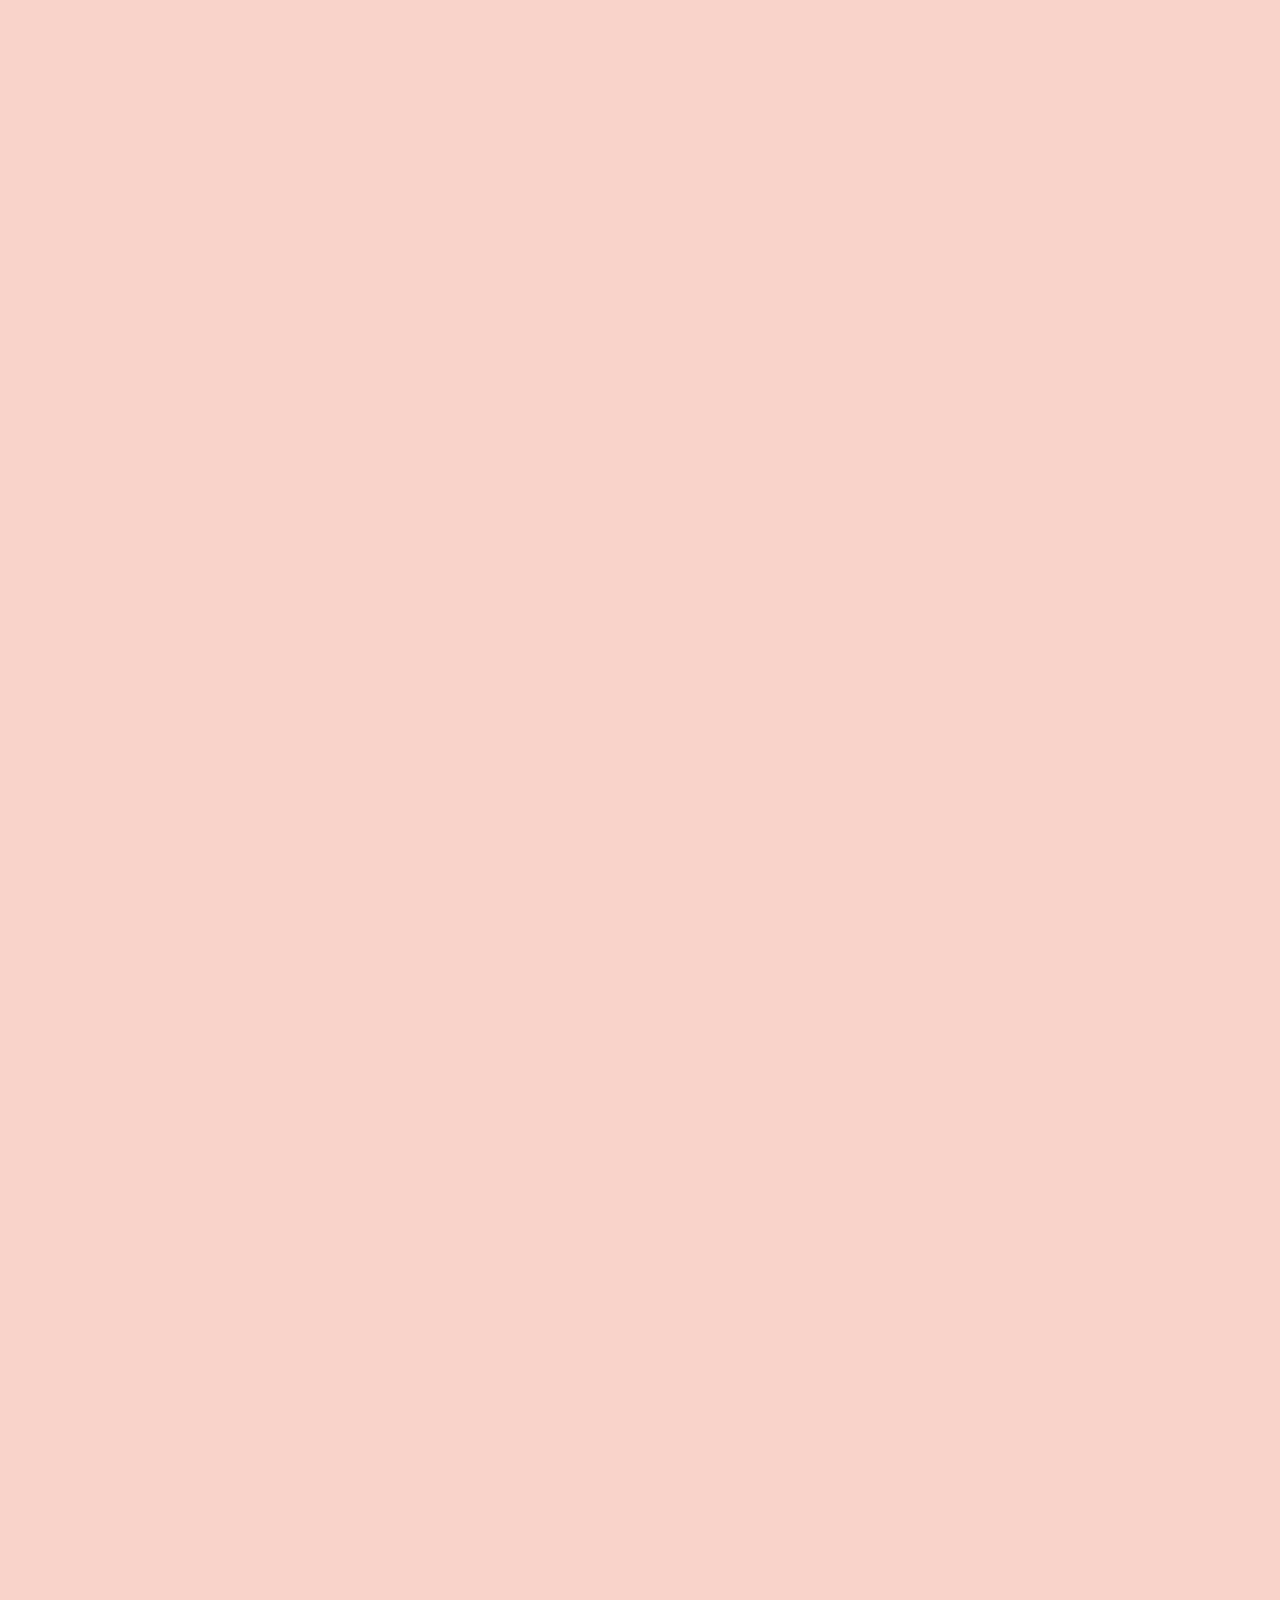
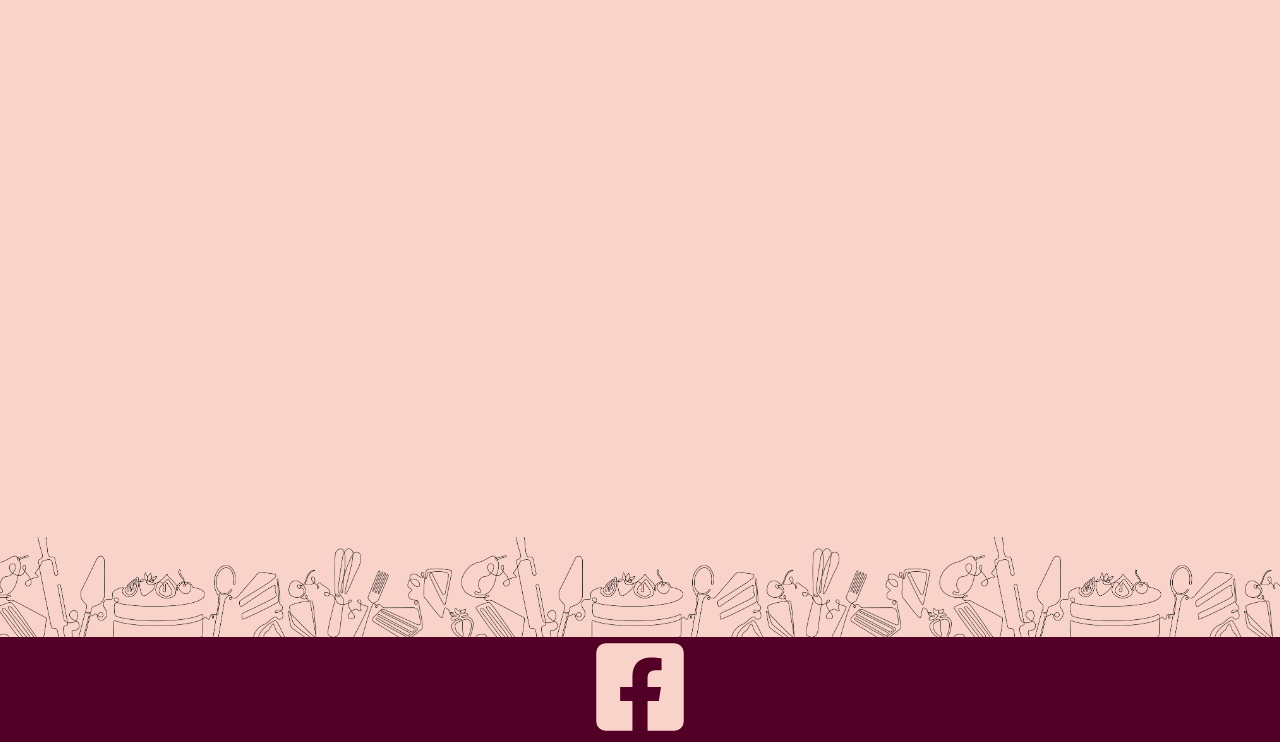
==== commit 4fcc44df: "corrected font" ====
--- a/index.html
+++ b/index.html
@@ -34,7 +34,7 @@
 			<div class="menu-card fade-down-container">
 				<h2>Classic Cheesecakes</h2>
                 <h3 class="menu-card-cost">
-					$45/Whole<br>
+					$45<</h3> >
 				<ul>
 					<li>Snickerdoodle</li>
 					<li>Oreo</li>
@@ -47,7 +47,7 @@
             <div class="menu-card fade-down-container">
 				<h2>Specialty Cheesecakes</h2>
                 <h3 class="menu-card-cost">
-					$50/Whole<br>
+					$50</h3>
 				<ul>
 					<li>Banana-Pudding</li>
 					<li>Cinnamon-Roll</li>					
@@ -60,7 +60,7 @@
             <div class="menu-card fade-down-container">
 				<h2>Premium Cheesecakes</h2>
                 <h3 class="menu-card-cost">
-					$55/Whole<br>
+					$55</h3>
 				<ul>
 					<li>Butterfinger</li>					
                     <li>Chocolate-Chip-Cookie-Dough</li>
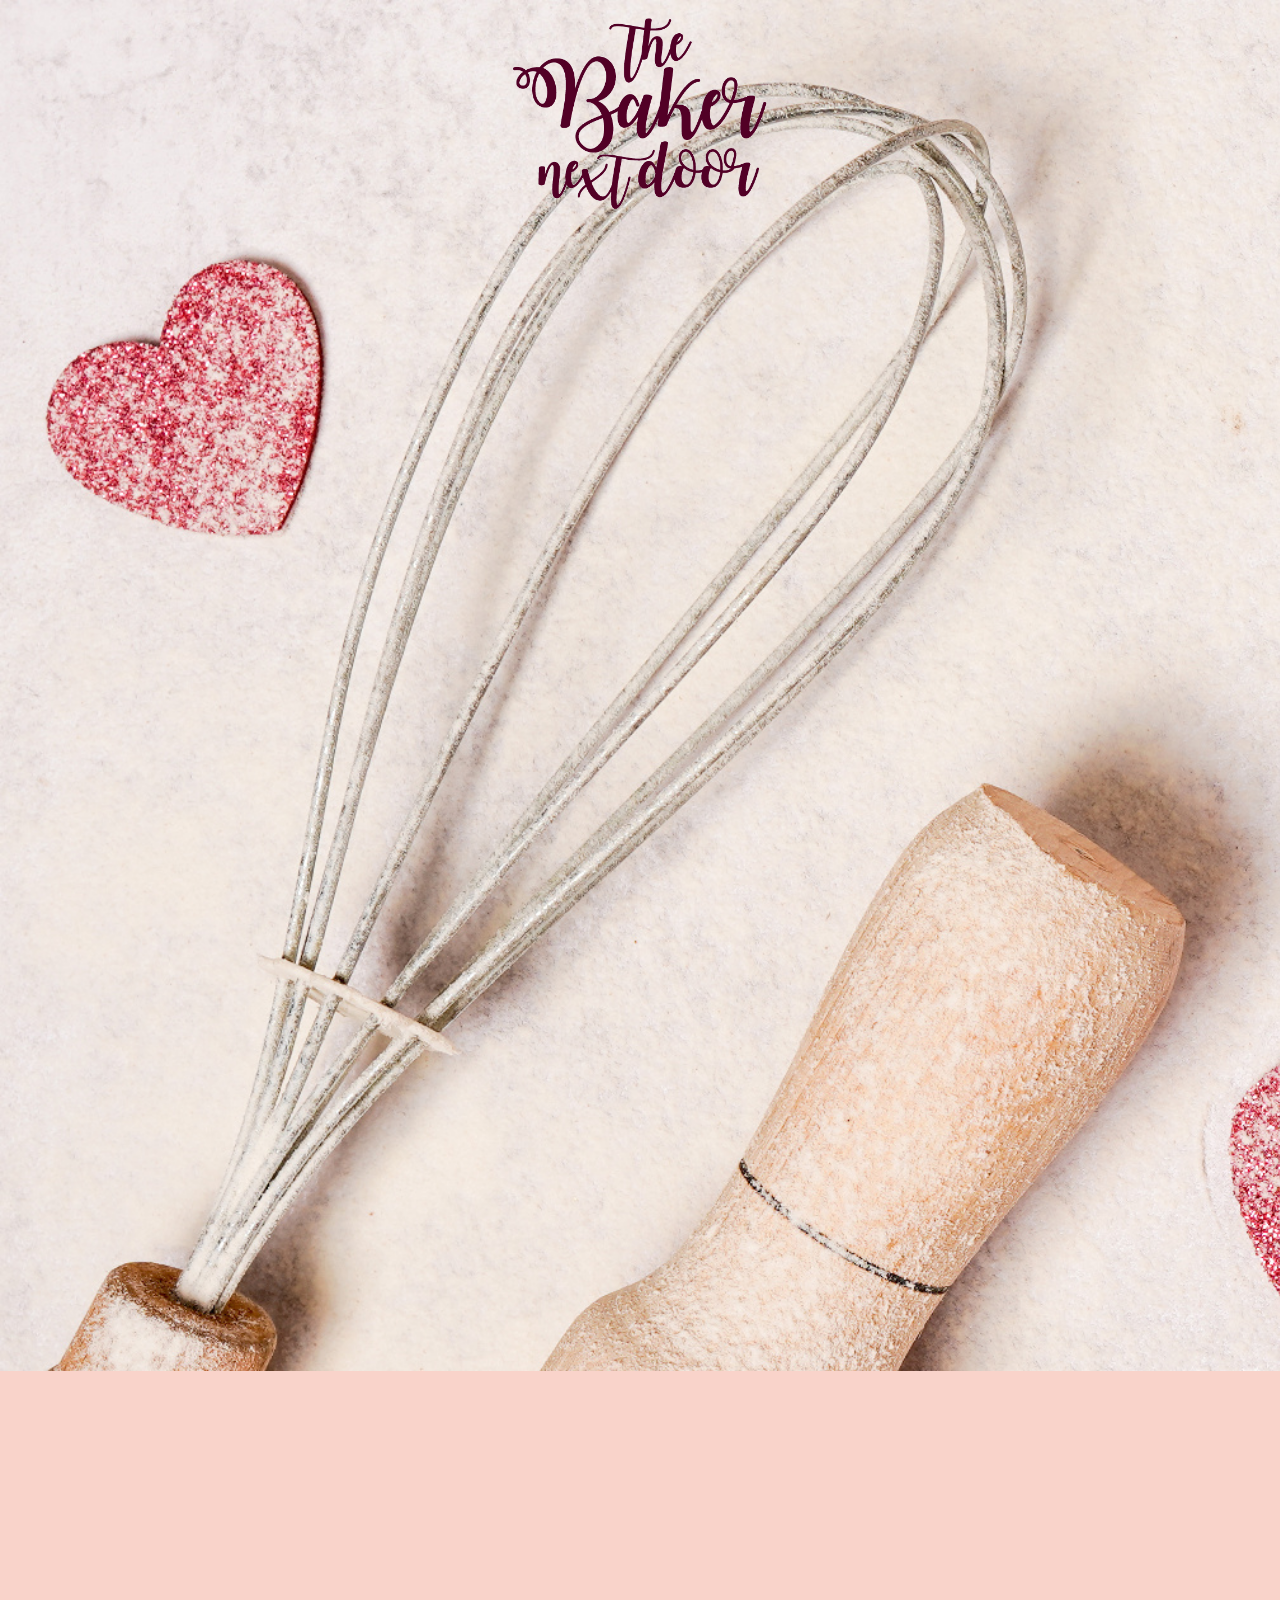
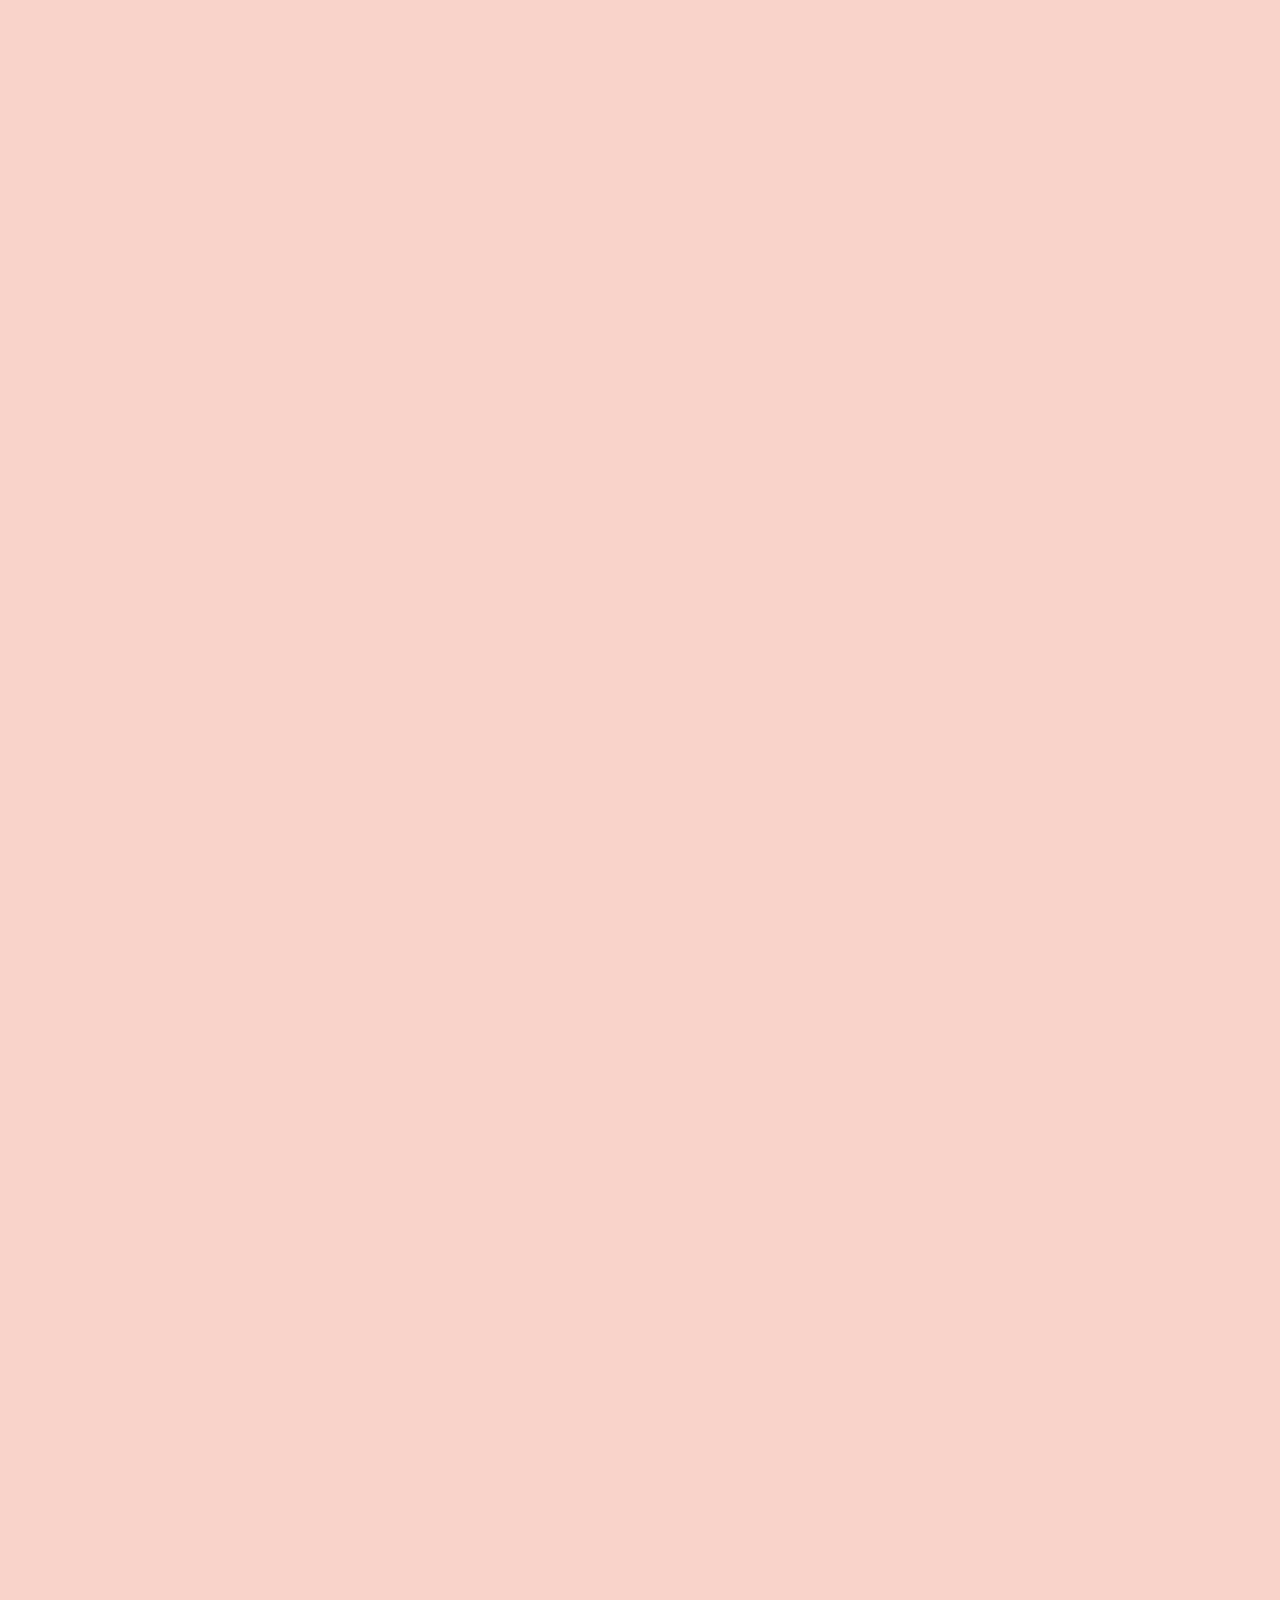
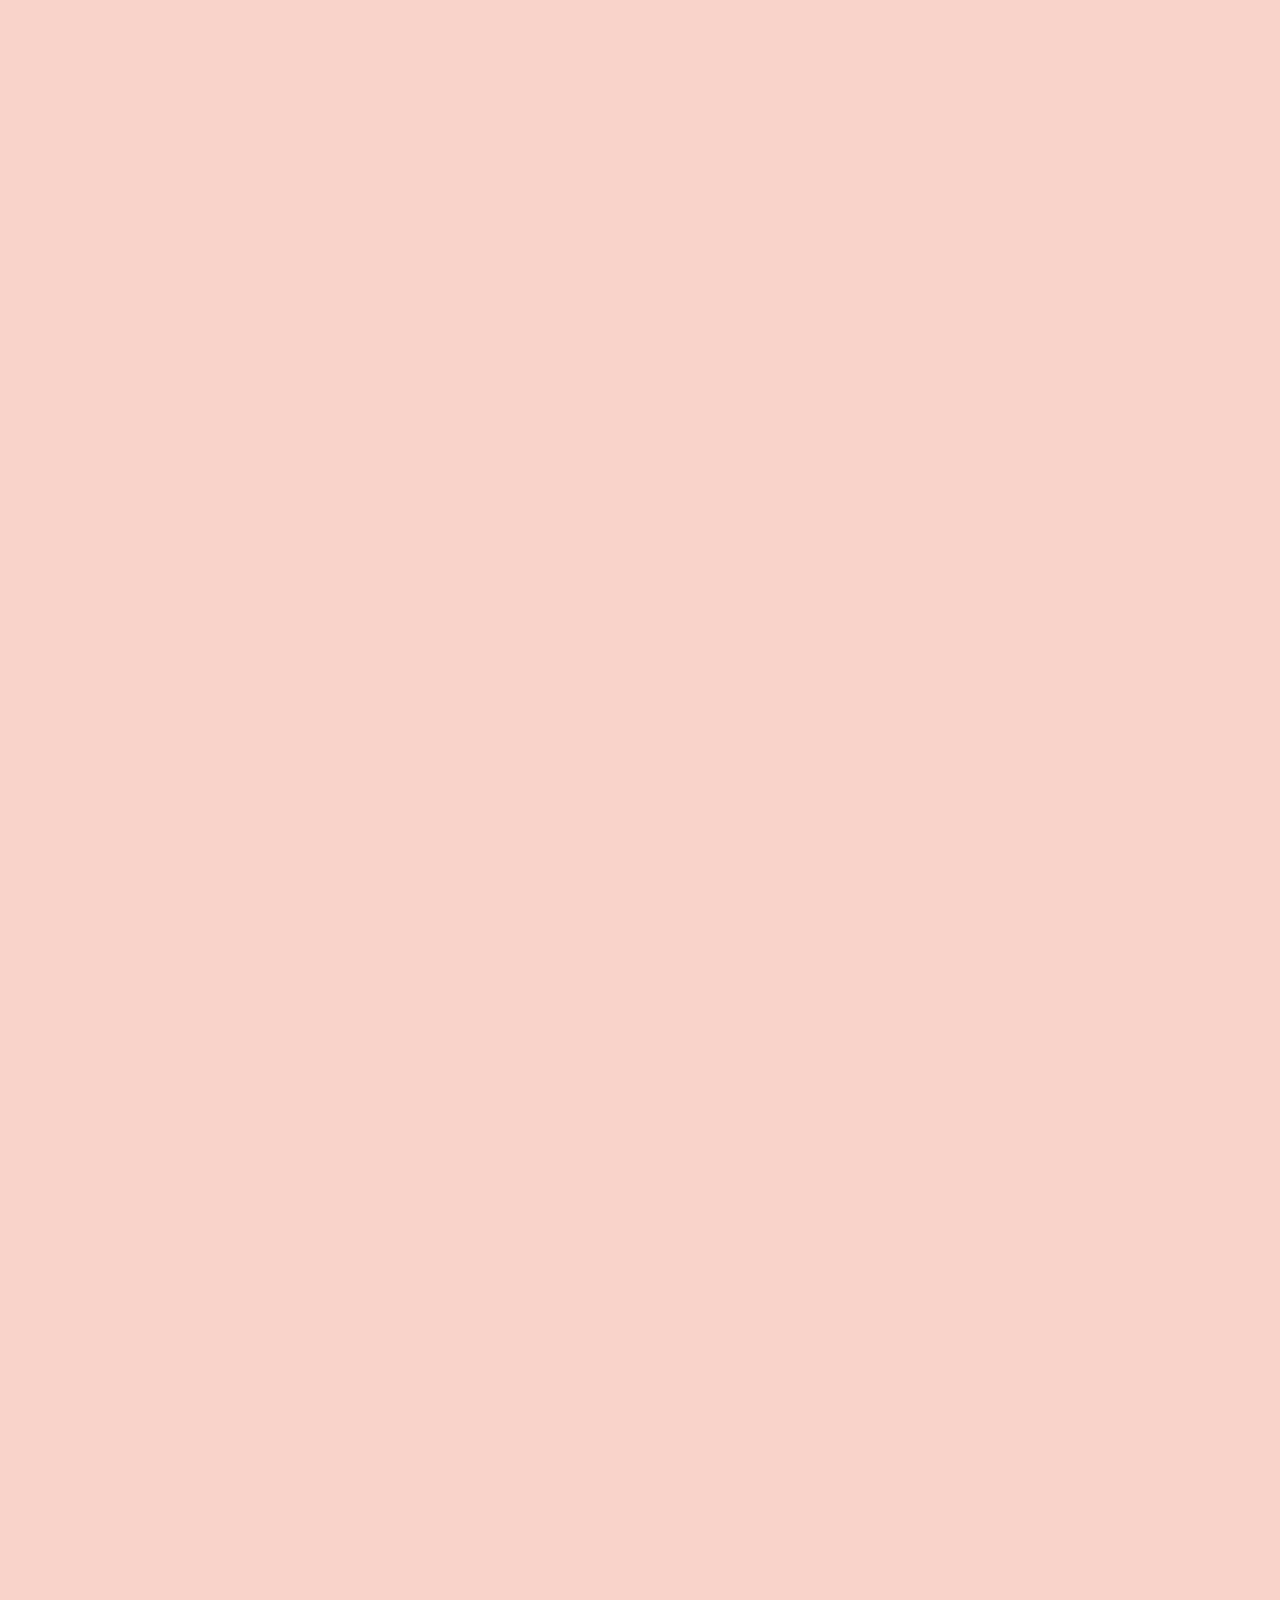
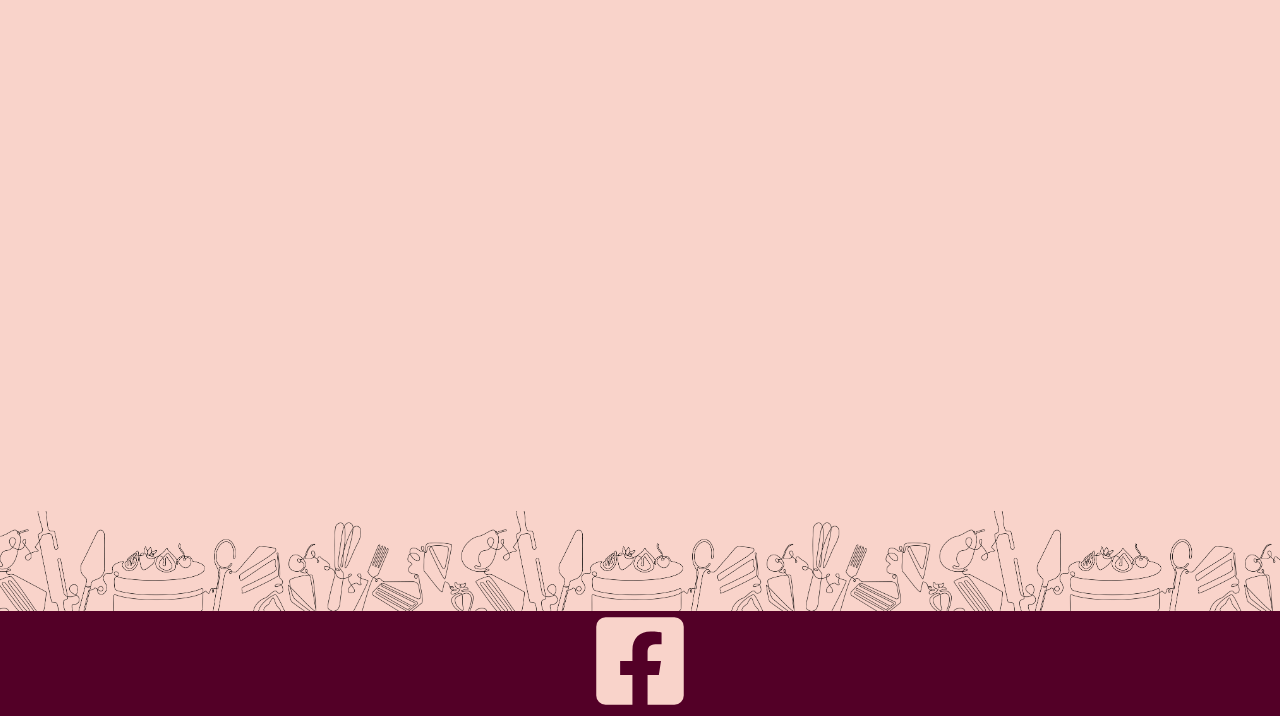
==== commit 2878ae71: "~price updates" ====
--- a/index.html
+++ b/index.html
@@ -34,7 +34,7 @@
 			<div class="menu-card fade-down-container">
 				<h2>Classic Cheesecakes</h2>
                 <h3 class="menu-card-cost">
-					$45<</h3> >
+					$45</h3>
 				<ul>
 					<li>Snickerdoodle</li>
 					<li>Oreo</li>
@@ -99,8 +99,7 @@
 			<div class="menu-card fade-down-container">
 				<h2>Jumbo Cookies</h2>
                 <h3 class="menu-card-cost">
-                    $20/Eight<br>
-                    $12/Four</h3>
+                    $20/dozen</h3>
 				<ul>
                     <li><em>~One Flavor Per Four~</em></li>
                     <li>Red-Velvet</li> 
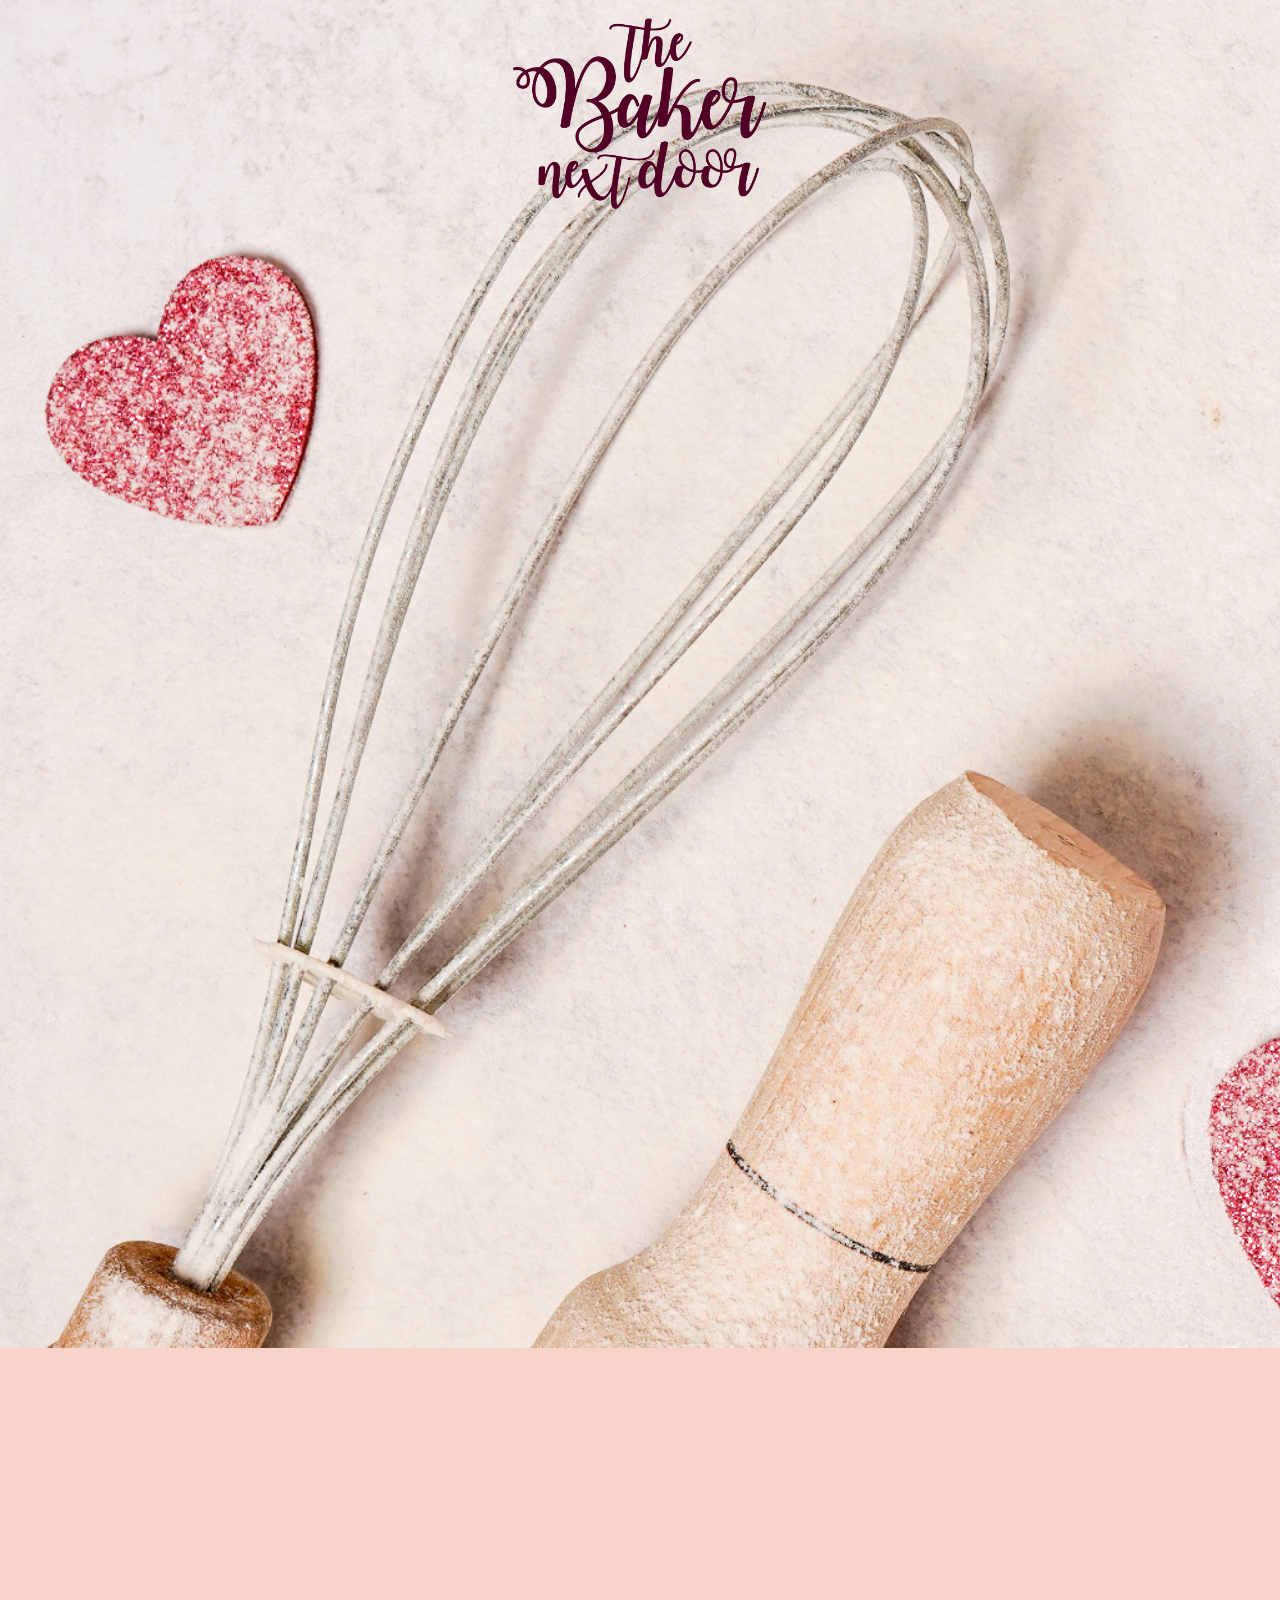
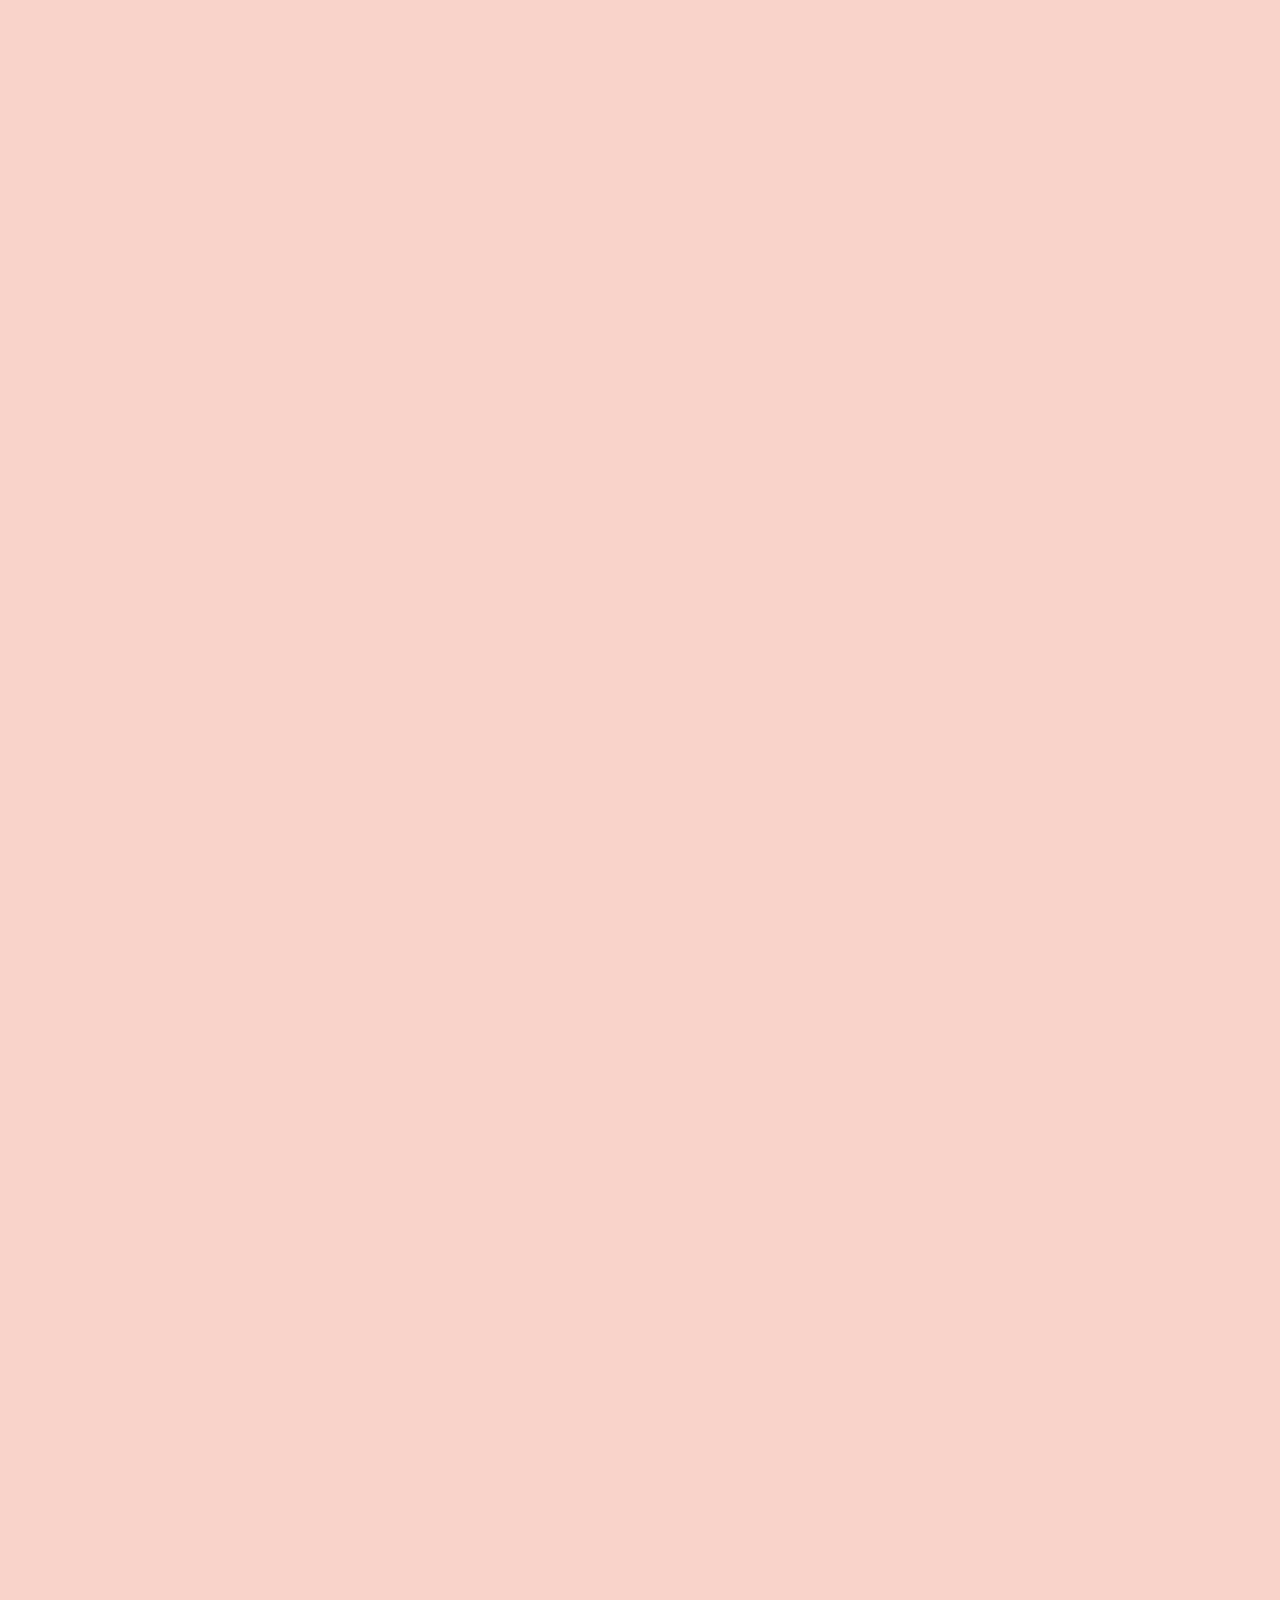
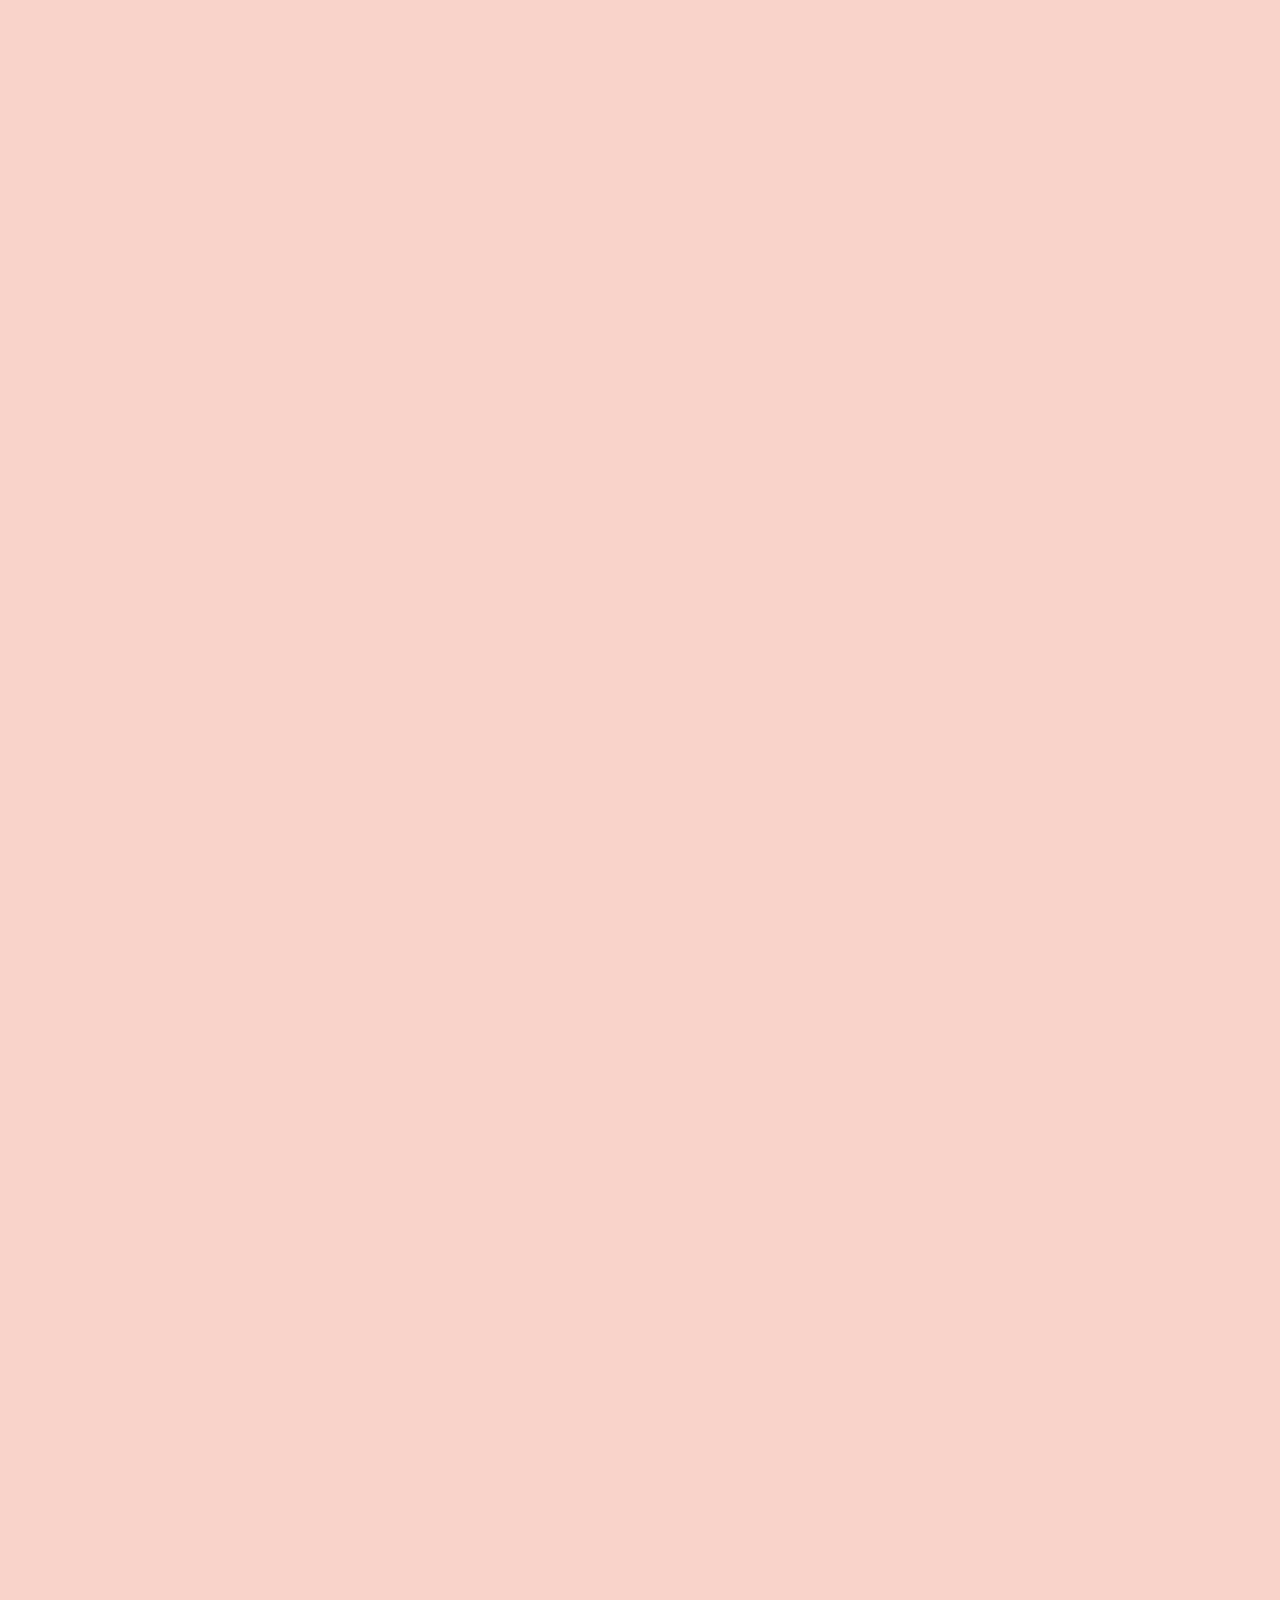
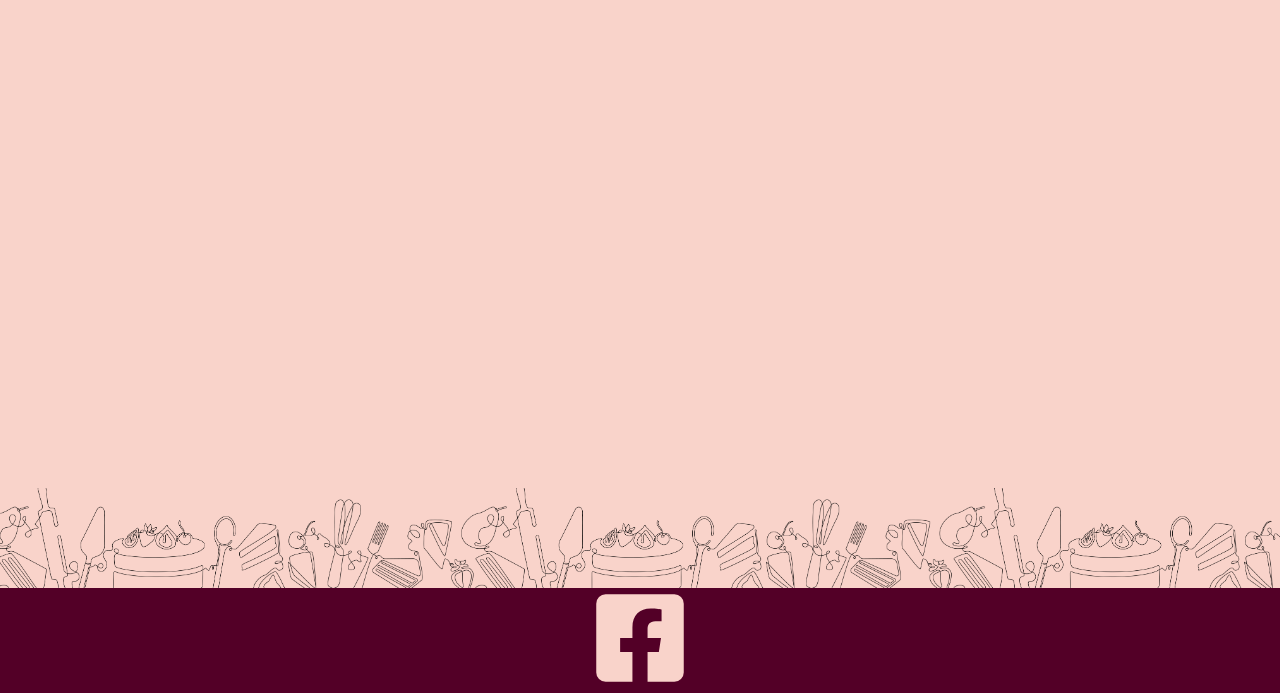
==== commit cc43b0dd: "descriptions on cookies updated" ====
--- a/index.html
+++ b/index.html
@@ -101,7 +101,6 @@
                 <h3 class="menu-card-cost">
                     $20/dozen</h3>
 				<ul>
-                    <li><em>~One Flavor Per Four~</em></li>
                     <li>Red-Velvet</li> 
                     <li>Blueberry-Muffin</li>
                     <li>Chocolate Chip</li>
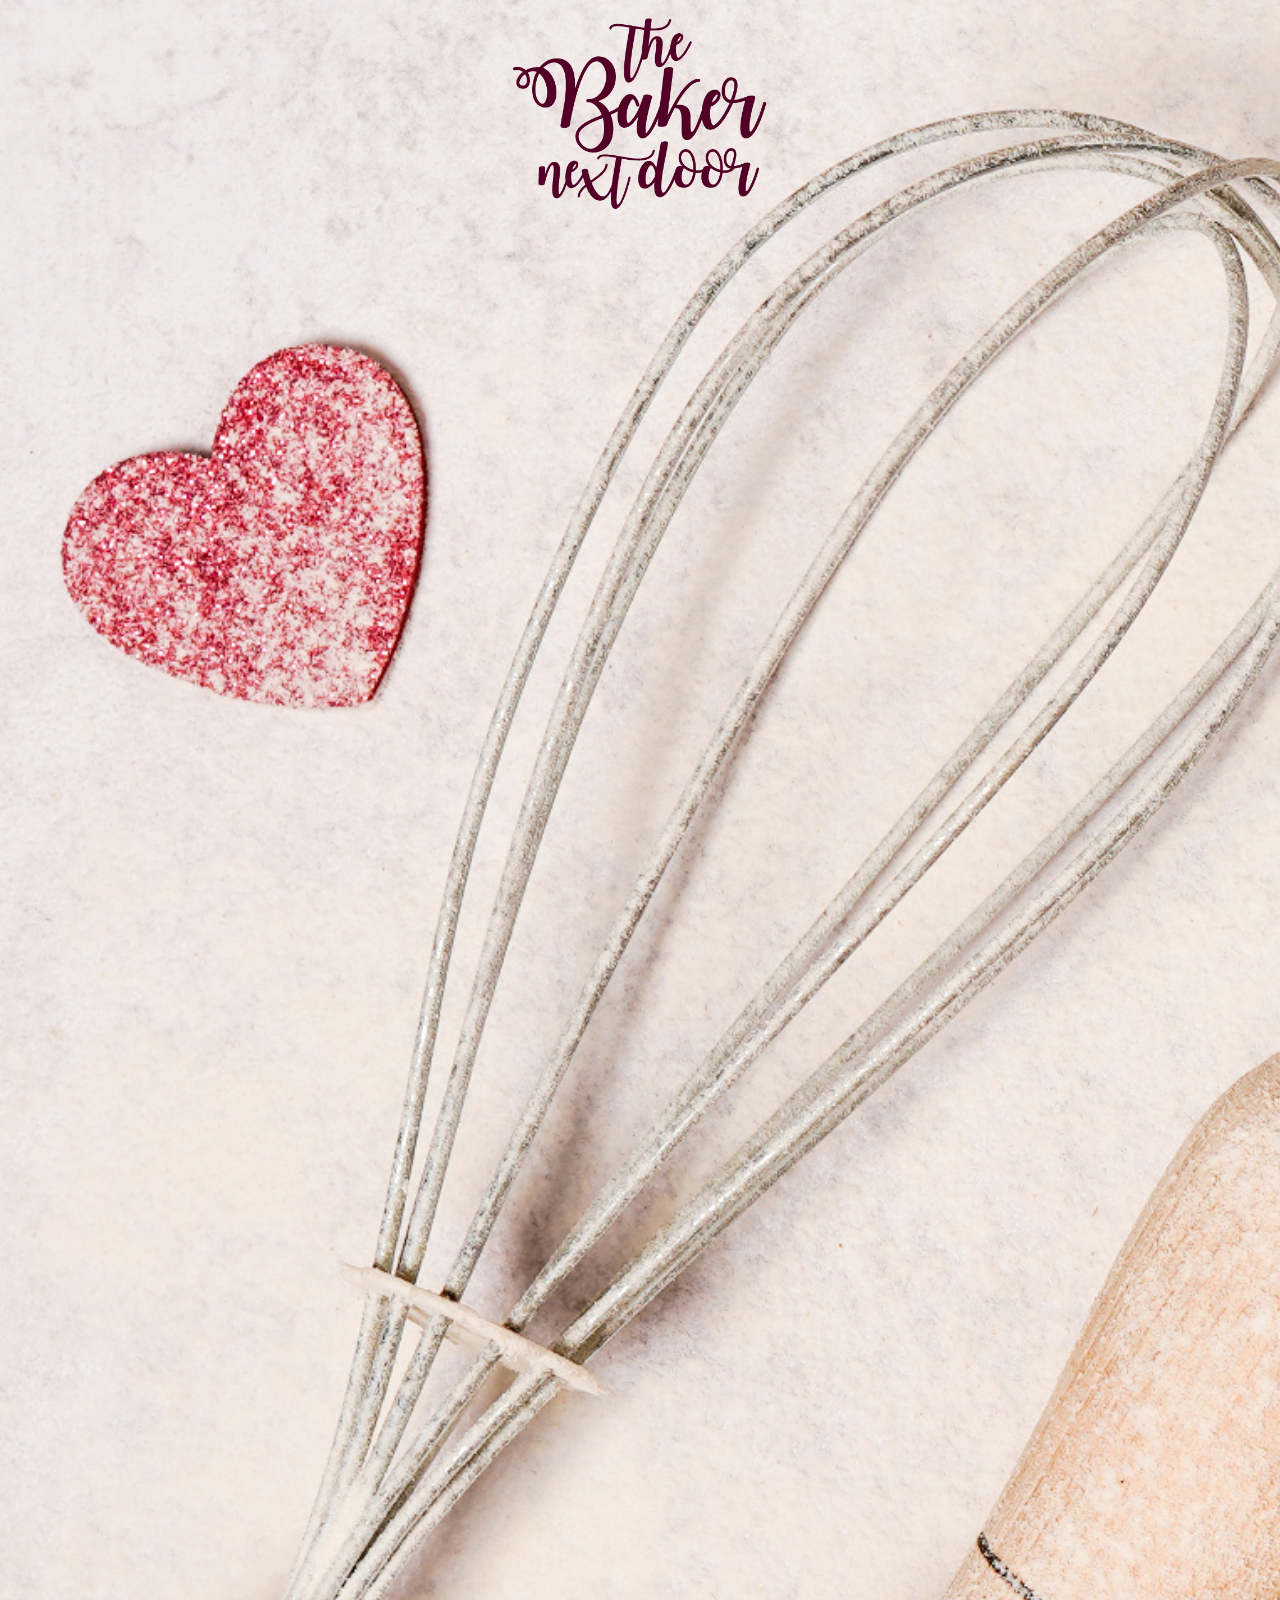
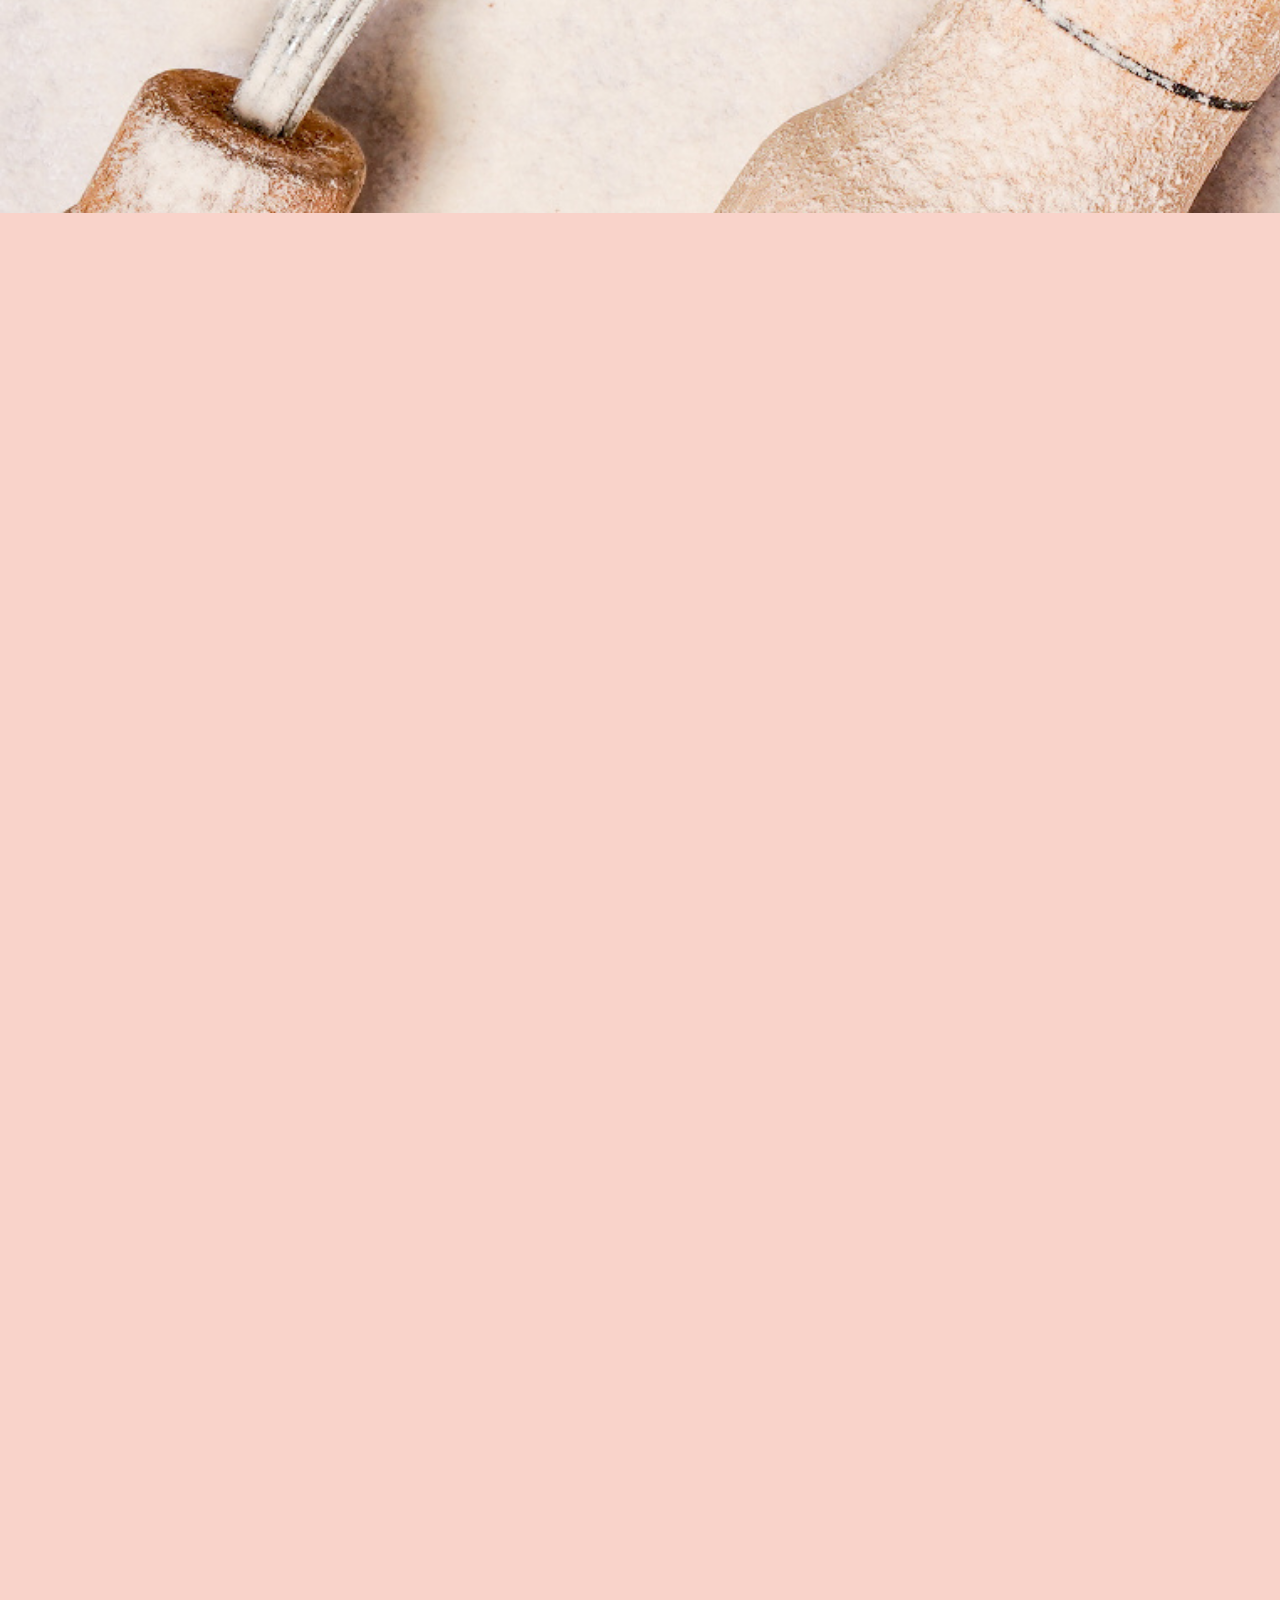
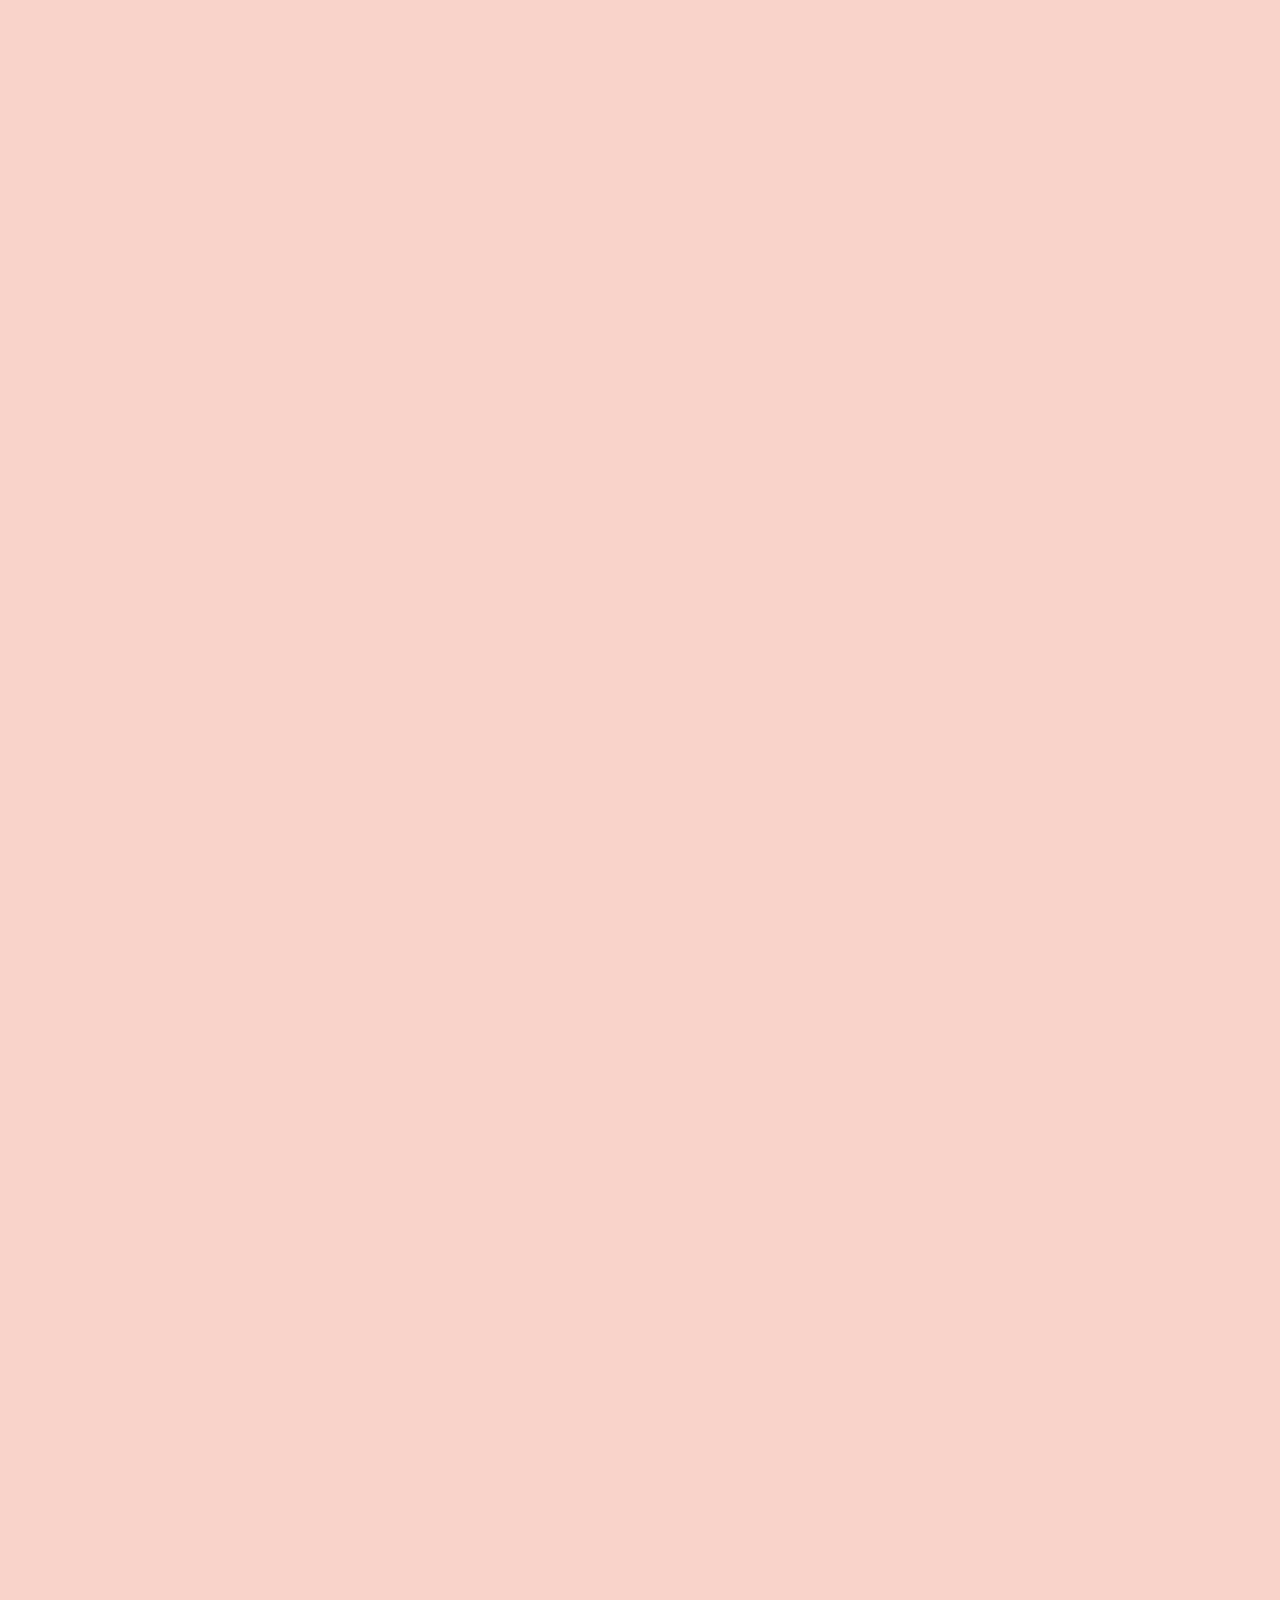
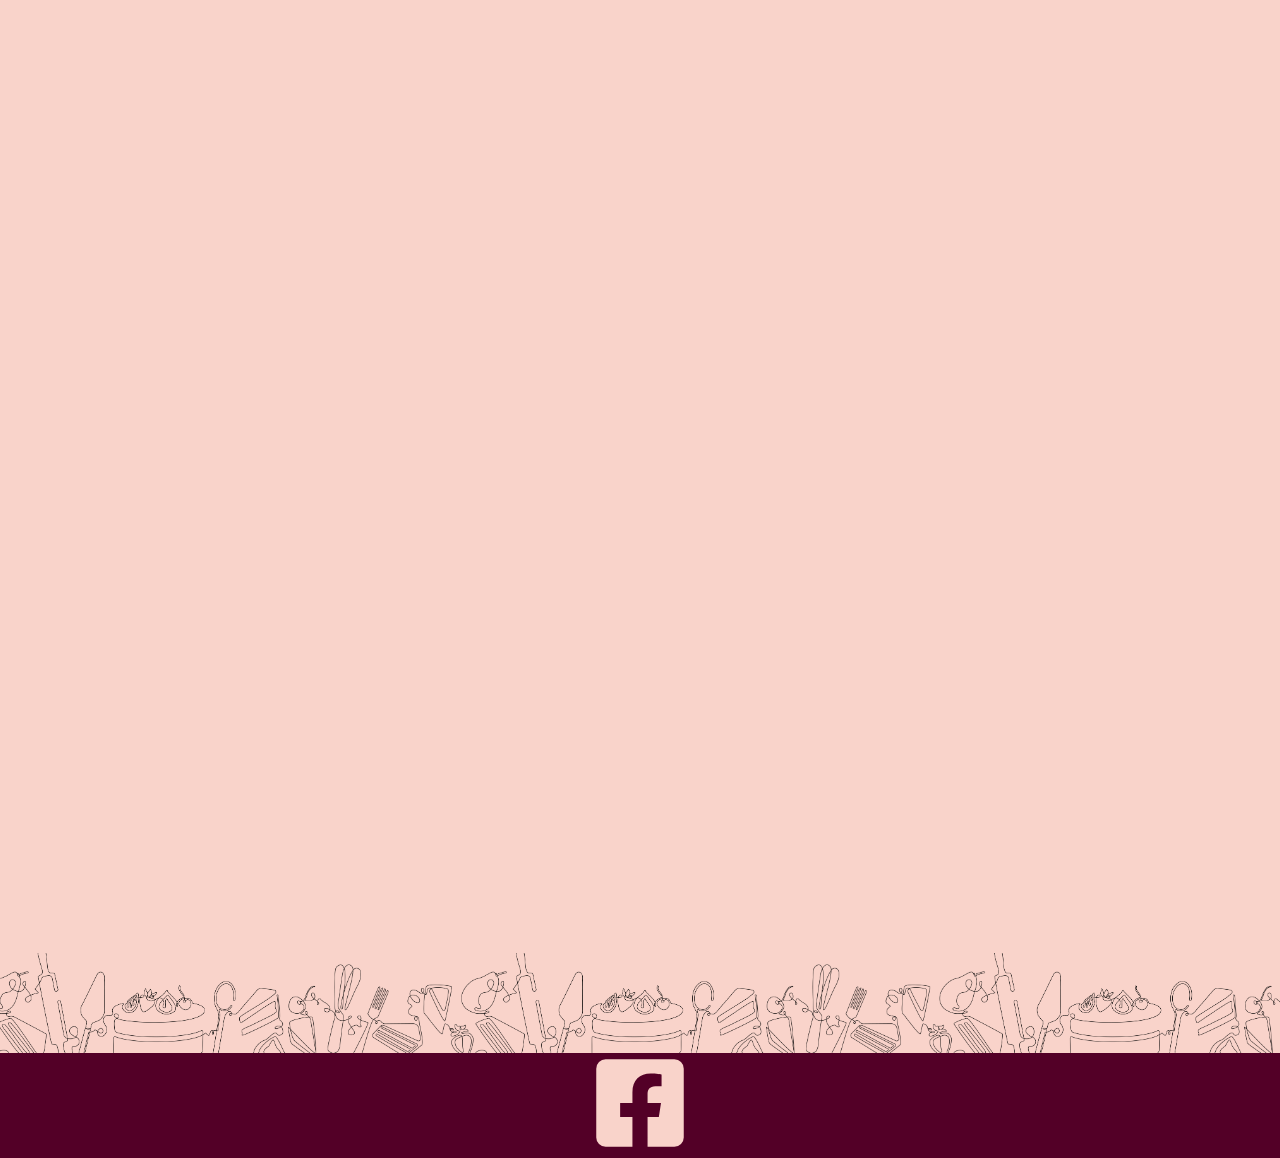
==== commit 6231e2a4: "Updating pricing and menu options 5/21/24" ====
--- a/index.html
+++ b/index.html
@@ -19,7 +19,7 @@
 			<div class="menu-card fade-down-container">
 				<h2>Macarons</h2>
                 <h3 class="menu-card-cost">
-					$20/Dozen</h3> 
+					$25/Dozen</h3> 
 				<ul>
                     <!--<span class="menu-card-popular">Most Popular!</span>-->
 					<li>Strawberry-Cheesecake</li>
@@ -37,91 +37,130 @@
 					$45</h3>
 				<ul>
 					<li>Snickerdoodle</li>
+					<li>Coconut</li>
+                    <li>Original<br>(<em>with toppping</em>)</li>
+					<li></li>
+					<li></li>
+					<li></li>
+				</ul>
+			</div>
+            <div class="menu-card fade-down-container">
+				<h2>Select Cheesecakes</h2>
+                <h3 class="menu-card-cost">
+					$50</h3>
+				<ul>
 					<li>Oreo</li>
 					<li>Pumpkin</li>
-                    <li>Original<br>(<em>with toppping</em>)</li>
-					<li></li>
-					<li></li>
-				</ul>
-			</div>
-            <div class="menu-card fade-down-container">
-				<h2>Specialty Cheesecakes</h2>
-                <h3 class="menu-card-cost">
-					$50</h3>
-				<ul>
 					<li>Banana-Pudding</li>
 					<li>Cinnamon-Roll</li>					
-                    <li>Apple-Cinnamon</li>
+					<li>White-Choloclate <br>(<em>w/ Raspberry or Strawberry Swirl</em>)</li>
+					<li></li>
+				</ul>
+			</div>
+            <div class="menu-card fade-down-container">
+				<h2>Signature Cheesecakes</h2>
+                <h3 class="menu-card-cost">
+					$55</h3>
+				<ul>
+					<li>Apple-Cinnamon</li>
 					<li>Pecan-Praline</li>
-					<li>White-Choloclate <br>(<em>w/ Raspberry or Strawberry Swirl</em>)</li>
-					<li></li>
-				</ul>
-			</div>
-            <div class="menu-card fade-down-container">
-				<h2>Premium Cheesecakes</h2>
-                <h3 class="menu-card-cost">
-					$55</h3>
-				<ul>
 					<li>Butterfinger</li>					
                     <li>Chocolate-Chip-Cookie-Dough</li>
+					<li>Snickers</li>
 					<li>Peach Streusel</li>
-					<li>Snickers</li>
-					<li></li>
-					<li></li>
-				</ul>
-			</div>
-			<div class="menu-card fade-down-container">
-				<h2>Cupcakes</h2>
+					<li></li>
+				</ul>
+			</div>
+			<div class="menu-card fade-down-container">
+				<h2>Traditional Cupcakes</h2>
                 <h3 class="menu-card-cost">
 					$20/Dozen</h3>
 				<ul>
 					<li>Red-Velvet</li>
 					<li>Vanilla</li>
 					<li>Lemon</li>
+					<li>Chocolate</li>
                     <li><br></li>
-					<li><em>& more!</em></li>
+					<li><br></li>
+				</ul>
+			</div>
+			<div class="menu-card fade-down-container">
+				<h2>Signature Cupcakes</h2>
+                <h3 class="menu-card-cost">
+					$25/Dozen</h3>
+				<ul>
+					<li>Cookie Butter</li>
+					<li>Chocolate Peanut Butter</li>
+					<li>Oreo</li>
+					<li>Banana <br>(<em>filled w/ white chocolate</em>)</li>
+					<li>Oreo</li>
+                    <li>Applie Pie</li>
+					<li>Stawberry Shortcake</li>
 				</ul>
 			</div>
 			<div class="menu-card fade-down-container">
 				<h2>Jumbo Muffins</h2>
                 <h3 class="menu-card-cost">
-					$12/Half-dozen<br>
-					$20/Dozen</h3>
+					$25/Dozen</h3>
 				<ul>
 					<li>Blueberry</li>
 					<li>Cinnamon-Streusel</li>
 					<li>Banana-Nut</li>
                     <li>Chocolate-Chip</li>
+					<li>Chocolate Peanut Butter</li>
 					<li>Strawberry</li>
-					<li></li>
-				</ul>
-			</div>
-			<div class="menu-card fade-down-container">
-				<h2>Jumbo Cookies</h2>
+				</ul>
+			</div>
+			<div class="menu-card fade-down-container">
+				<h2>Clasic Jumbo Cookies</h2>
                 <h3 class="menu-card-cost">
                     $20/dozen</h3>
 				<ul>
-                    <li>Red-Velvet</li> 
-                    <li>Blueberry-Muffin</li>
                     <li>Chocolate Chip</li>
-					<li>Salted-Carmel-Cheesecake</li>
-                    <li>Cookie-Butter-White-Chocolate</li>
-					<li>Snickerdoodle</li>
-					<li><em>& more!</em></li>
+					<li>Red-Velvet White-Choloclate</li> 
+                    <li>Snickerdoodle</li>
+					<li>Sugar (Sprinkled)</li>
+					<li></li>					
+				</ul>
+			</div>
+			<div class="menu-card fade-down-container">
+				<h2>Signature Jumbo Cookies</h2>
+                <h3 class="menu-card-cost">
+                    $25/dozen</h3>
+				<ul>
+                    <li>Snickerdoodle White-Choloclate</li> 
+                    <li>Blueberry Streusel</li>
+                    <li>Staberry Shortcake</li>
+					<li>Oreo</li>
+                    <li>Reeses</li>
+					<li></li>
+				</ul>
+			</div>
+			<div class="menu-card fade-down-container">
+				<h2>Gourmet Cookies</h2>
+                <h3 class="menu-card-cost">
+                    $25/dozen</h3>
+				<ul>
+                    <li>S'Mores Stuffed</li> 
+                    <li>Brownie Stuffed</li>
+                    <li>Cheesecake Stuff Snickerdoodle</li>
+					<li>Cheesecake Stuff Red-Velvet</li>
+                    <li>Cinnamon Toast Crunch</li>
+					<li></li>
 				</ul>
 			</div>
 			<div class="menu-card fade-down-container">
 				<h2>Cinnamon Rolls</h2>
 				<h3 class="menu-card-cost">
-					$15/Half-dozen<br>
-                    $25/Full-dozen</h3>
+                    $30/dozen</h3>
 				<ul>
 					<li><em>Available Fresh or<br>Frozen (Ready to bake)</em></li>
+					<li><em>Available by the dozen, multiple tray sizes.</em></li>
                     <li><br></li>
                     <li>Original</li>
 					<li>Cinnamon-Apple</li>
-					<li></li>
-                    <li></li>
+					<li>Strawberry</li>
+                    <li>Blueberry</li>
 				</ul>
 			</div>
             <div class="menu-card fade-down-container">
@@ -129,41 +168,55 @@
             	<h3 class="menu-card-cost">
 					$30/Two-Dozen</h3>
 				<ul>
-					<li>Chocolate-Chip-Cookie-Dough</li>
-					<li>Fun-fetti</li>
 					<li>Chocolate</li>
                     <li>Vanilla</li>
+					<li>Chocolate-Chip-Cookie-Dough</li>
 					<li>Red-Velvet</li>
 					<li></li>
 				</ul>
 			</div>
             <div class="menu-card fade-down-container">
-				<h2>Cakes</h2>
-                <h3 class="menu-card-cost">
-					Starting at $40</h3>
-				<ul>
-                	<li><em>~Decorating available~</em><br></li>
+				<h2>Clasic Cakes</h2>
+                <h3 class="menu-card-cost">
+					$45</h3>
+				<ul>
+                	<li><em>~Decorating available starting at $50~</em><br></li>
 					<li><br></li>
-					<li>6-Inch</li>
-                    <li>8-Inch</li>
-					<li>Layered w/Cheesecake</li>
-					<li></li>
-				</ul>
-			</div>
-			<div class="menu-card fade-down-container">
-				<h2>Cookie Bars</h2>
-                <h3 class="menu-card-cost">
-					$25/9x13 Pan<br>
-					$20/8x8 Pan</h3>
-				<ul>
-					<li>S'mores</li>
-					<li>Churros</li>
-					<li>Keylime </li>
-                    <li>Strawberry-Crumb</li>
-					<li></li>
-					<li></li>
-				</ul>
-			</div>			
+					<li>Choclate</li>
+                    <li>Vanilla</li>
+					<li>Red Velvet</li>
+					<li>Lemon</li>
+					
+				</ul>
+			</div>
+			<div class="menu-card fade-down-container">
+				<h2>Select Cakes</h2>
+                <h3 class="menu-card-cost">
+					$50</h3>
+				<ul>
+					<li>Butterscotch</li>
+					<li>Banana</li>
+                    <li>Oreo</li>
+					<li>Blueberry Crumble</li>
+					<li>Strawberry Shortcake</li>
+					<li>Pineapple</li>
+					<li>White Chocolate</li>
+					<li>White Chocolate Mocha</li>
+					<li>Cookie Butter</li>
+				</ul>
+			</div>
+			<div class="menu-card fade-down-container">
+				<h2>Signature Cakes</h2>
+                <h3 class="menu-card-cost">
+					$55</h3>
+				<ul>
+					<li><br></li>
+					<li>Bananas Foster</li>
+                    <li>Stawberry Dulce De Leche</li>
+					<li>German Chocolate</li>
+					<li>Cinnamon Roll</li>
+				</ul>
+			</div>
 		</div>
 	</div>
 
--- a/style.css
+++ b/style.css
@@ -298,7 +298,7 @@
 /*FADE IN CONTAINER EFFECT */
 .fade-container {
 	opacity: 0;
-	transition: opacity 0.75s ease-in-out;
+	transition: opacity 0.90s ease-in-out;
 }
   
 .fade-in {
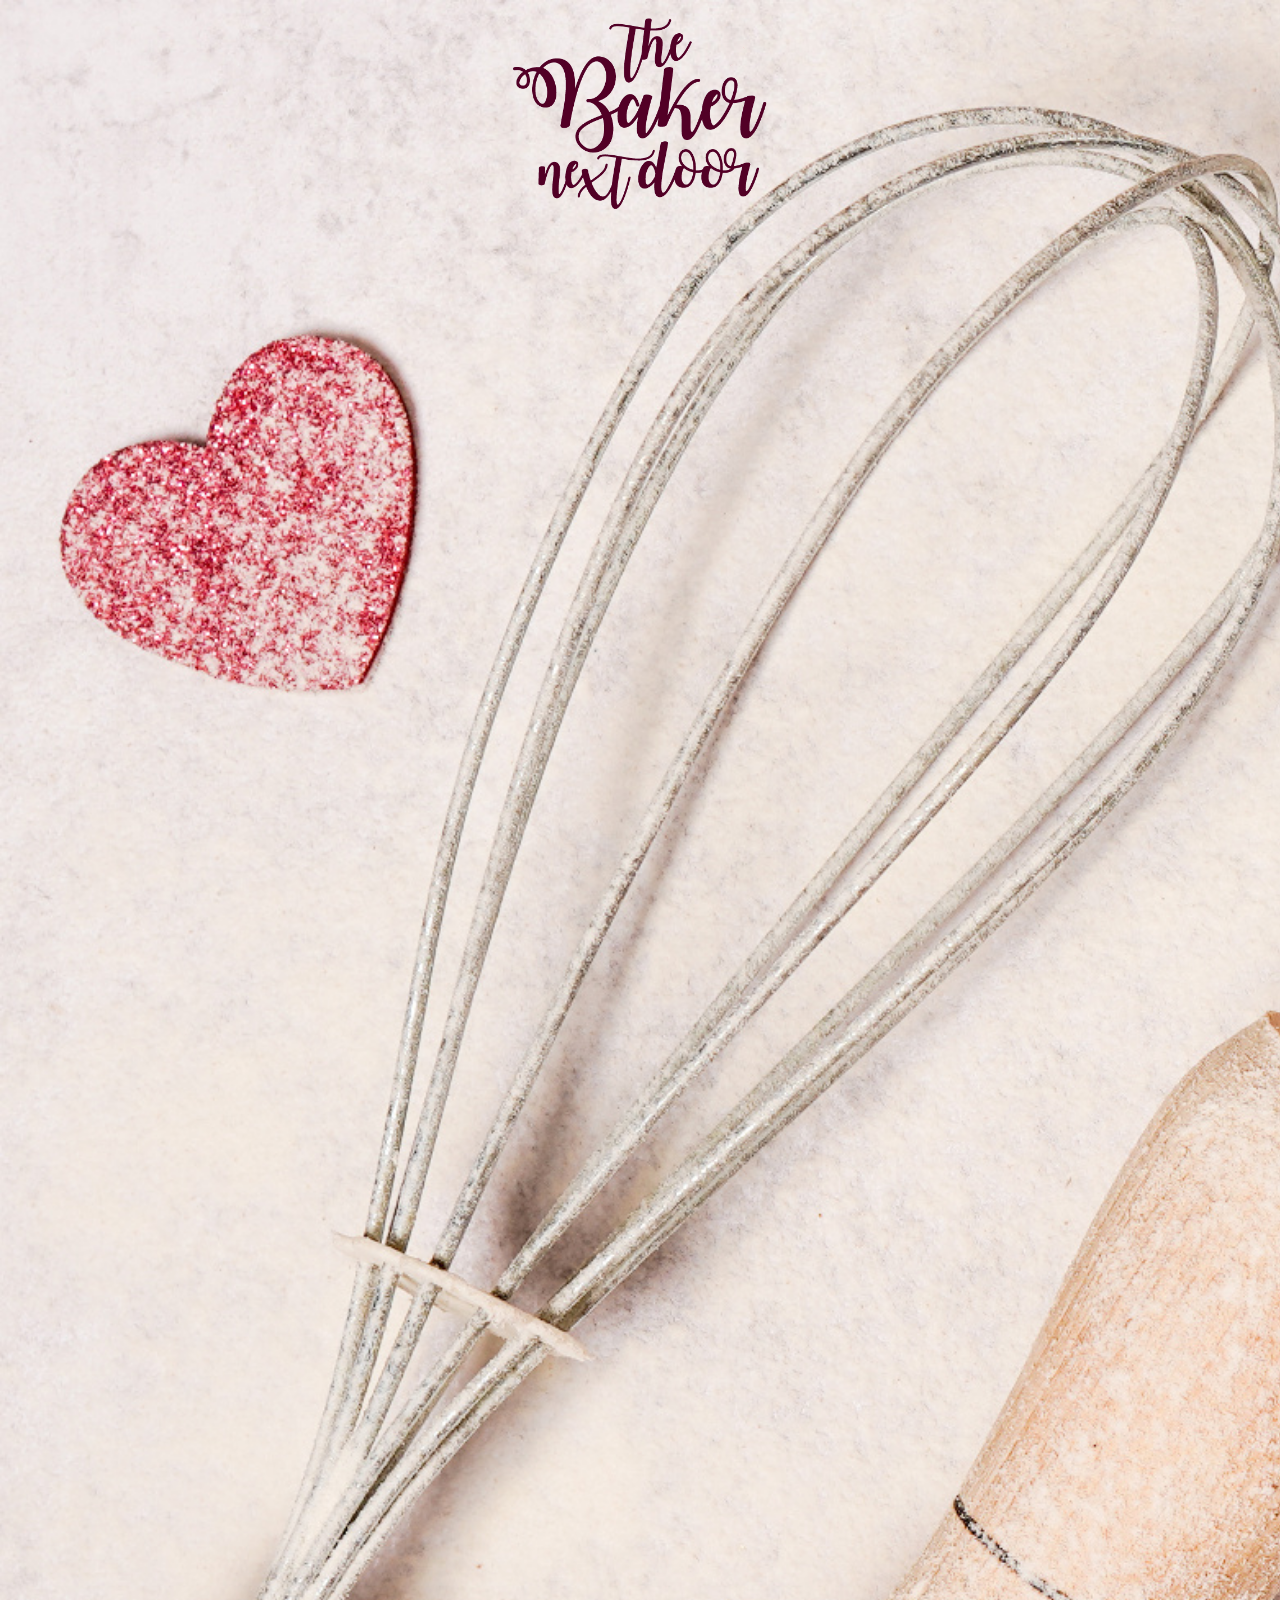
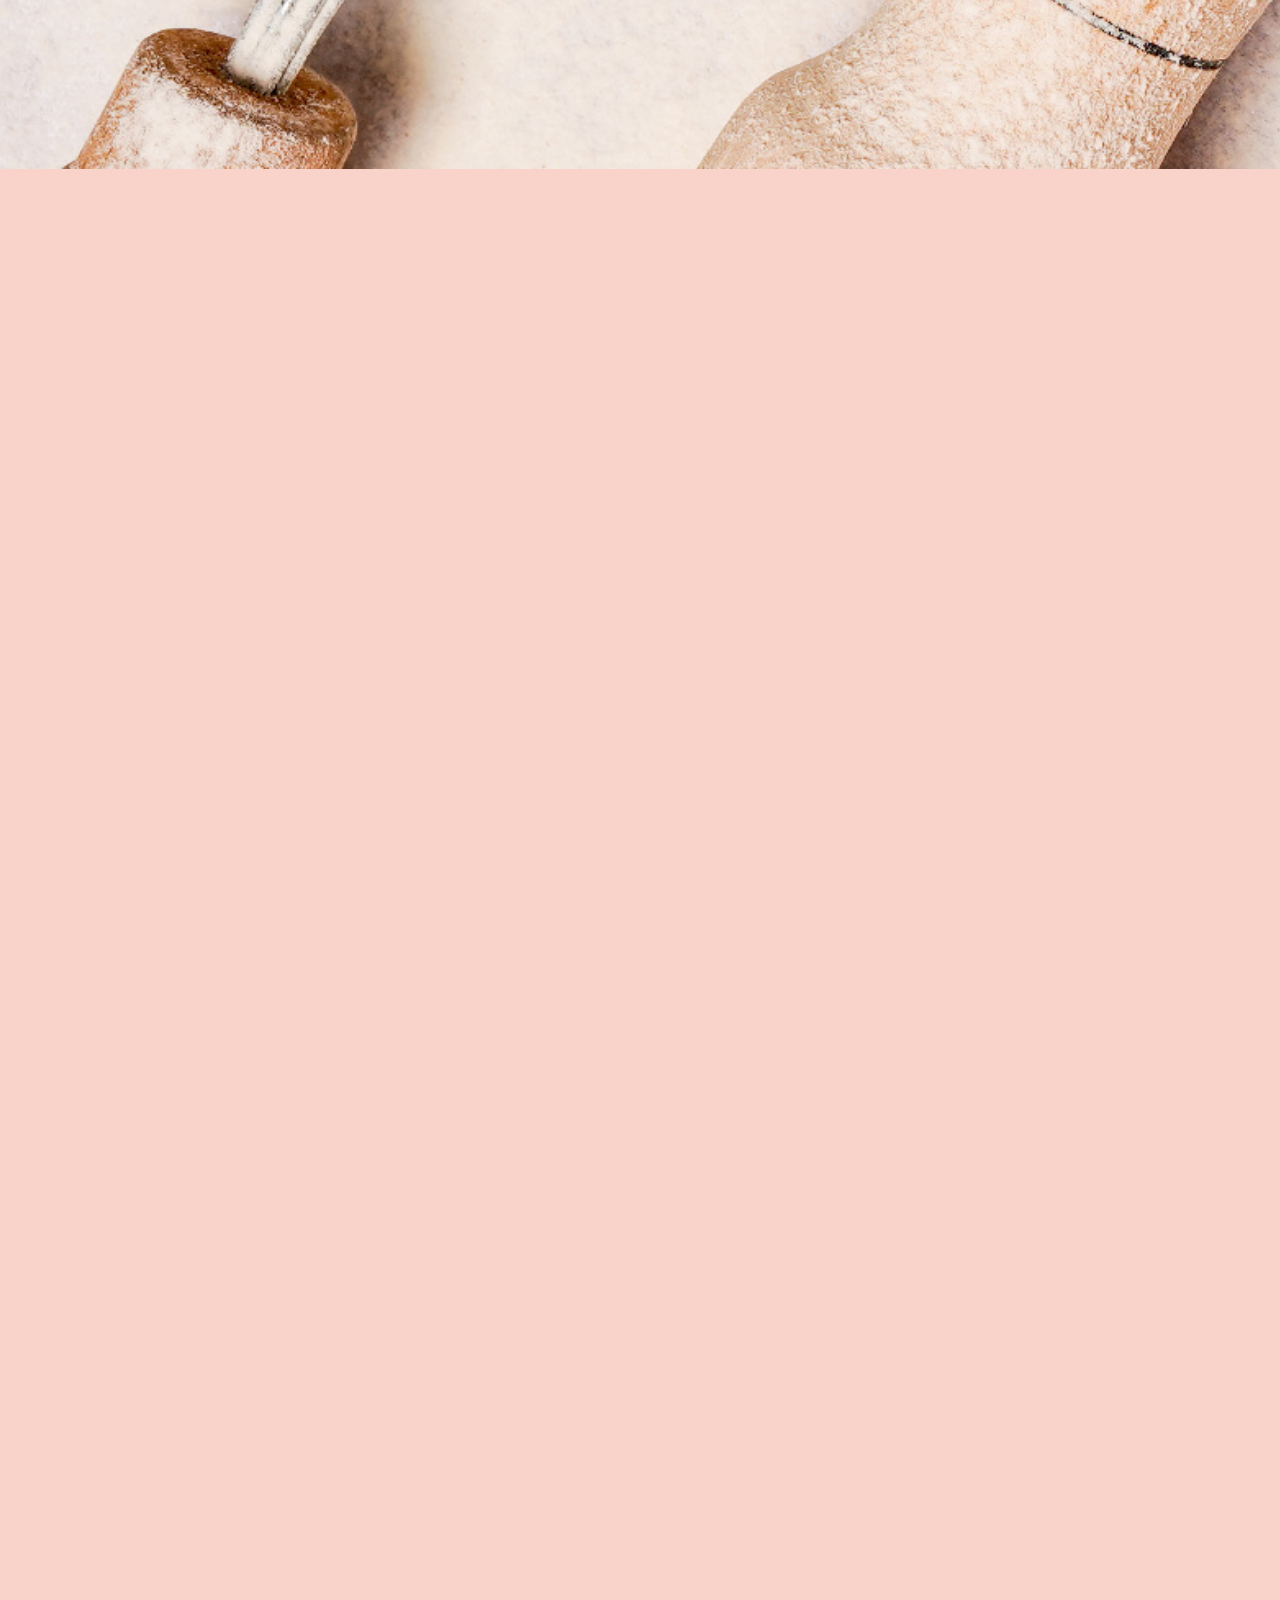
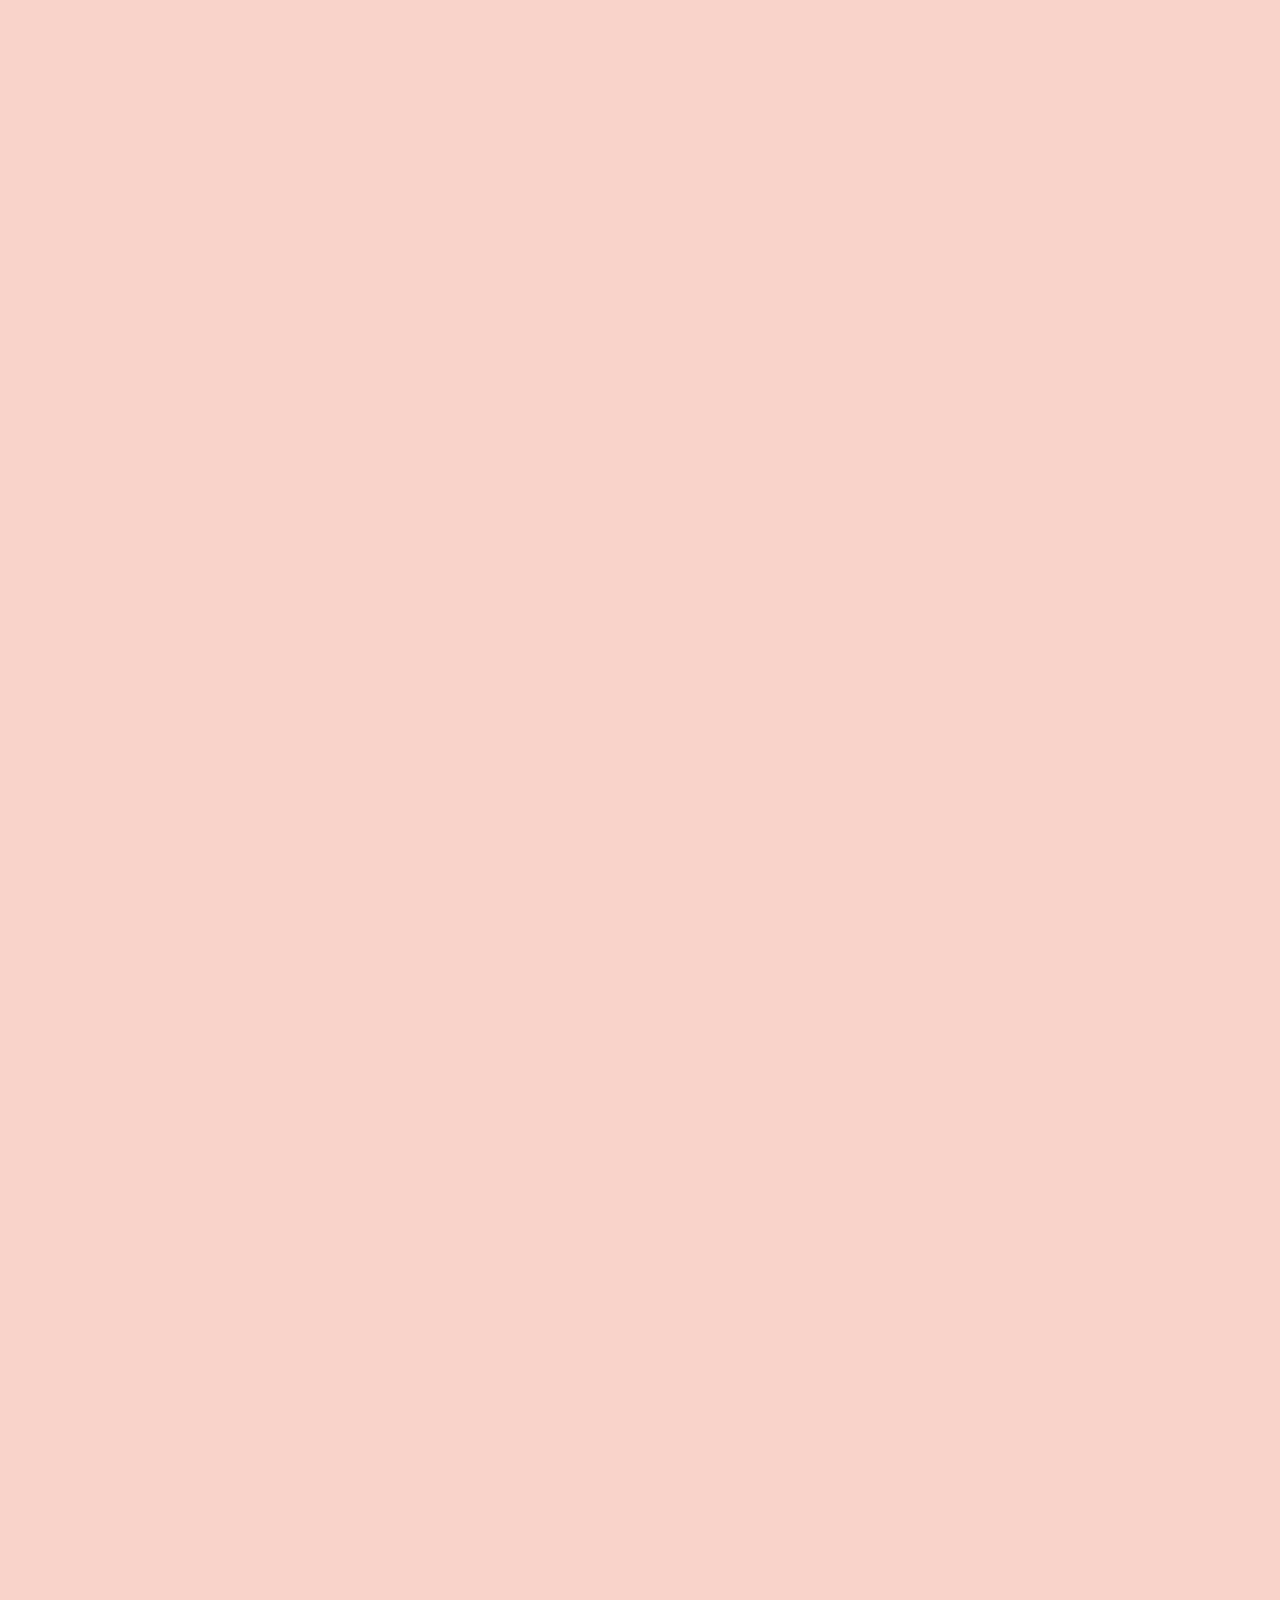
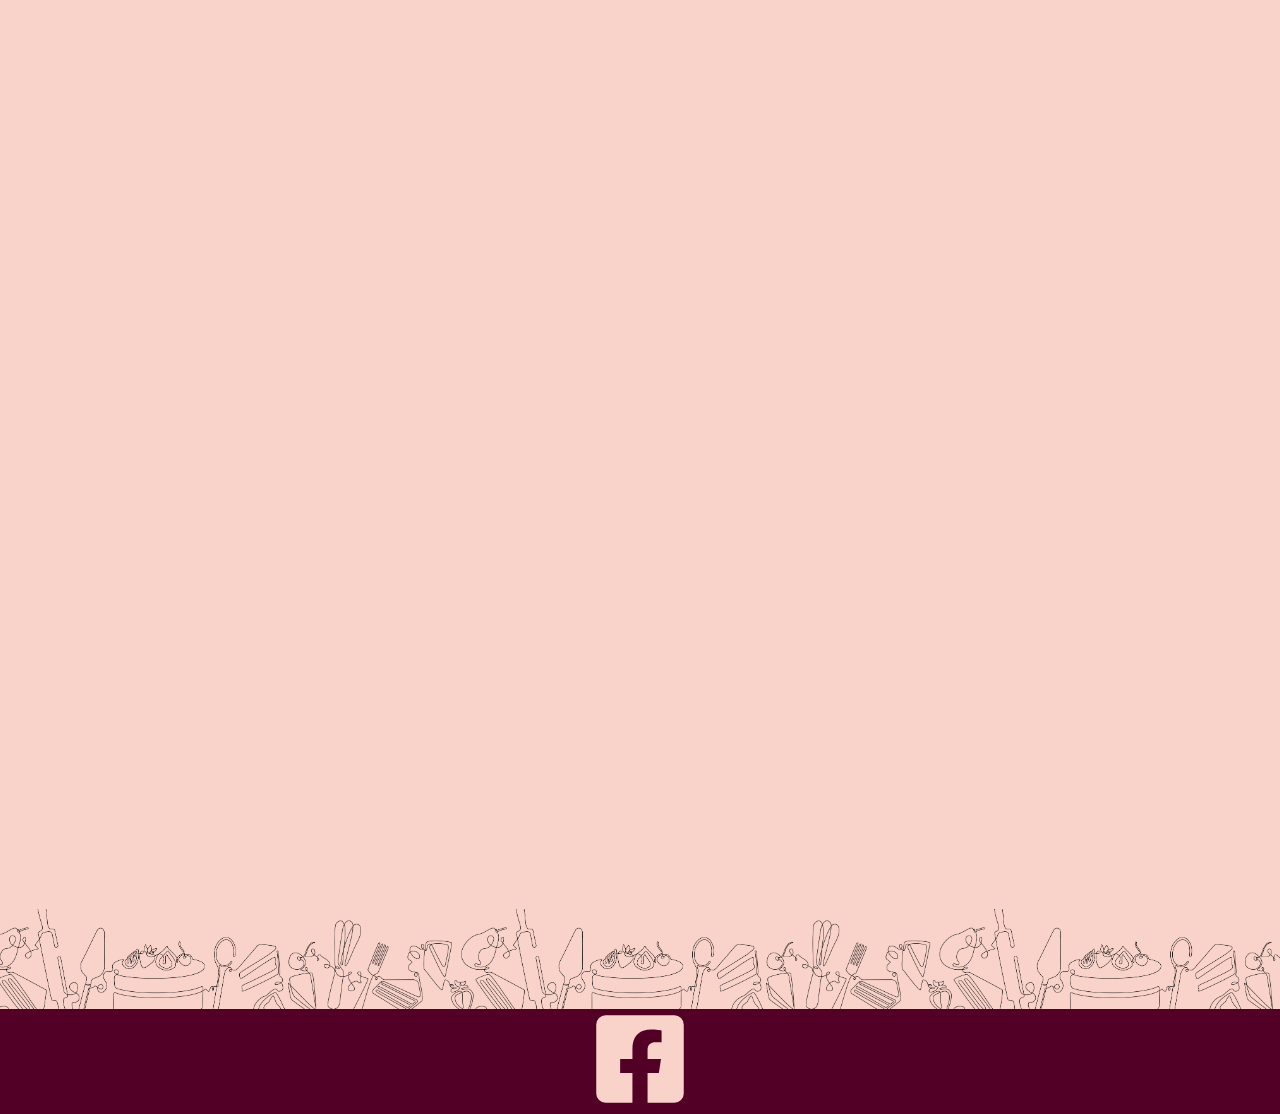
==== commit e75c838f: "created seperate MENU.html" ====
--- a/index.html
+++ b/index.html
@@ -93,7 +93,6 @@
 					<li>Chocolate Peanut Butter</li>
 					<li>Oreo</li>
 					<li>Banana <br>(<em>filled w/ white chocolate</em>)</li>
-					<li>Oreo</li>
                     <li>Applie Pie</li>
 					<li>Stawberry Shortcake</li>
 				</ul>
@@ -155,7 +154,7 @@
                     $30/dozen</h3>
 				<ul>
 					<li><em>Available Fresh or<br>Frozen (Ready to bake)</em></li>
-					<li><em>Available by the dozen, multiple tray sizes.</em></li>
+					<li><em>and in multiple tray sizes.</em></li>
                     <li><br></li>
                     <li>Original</li>
 					<li>Cinnamon-Apple</li>
